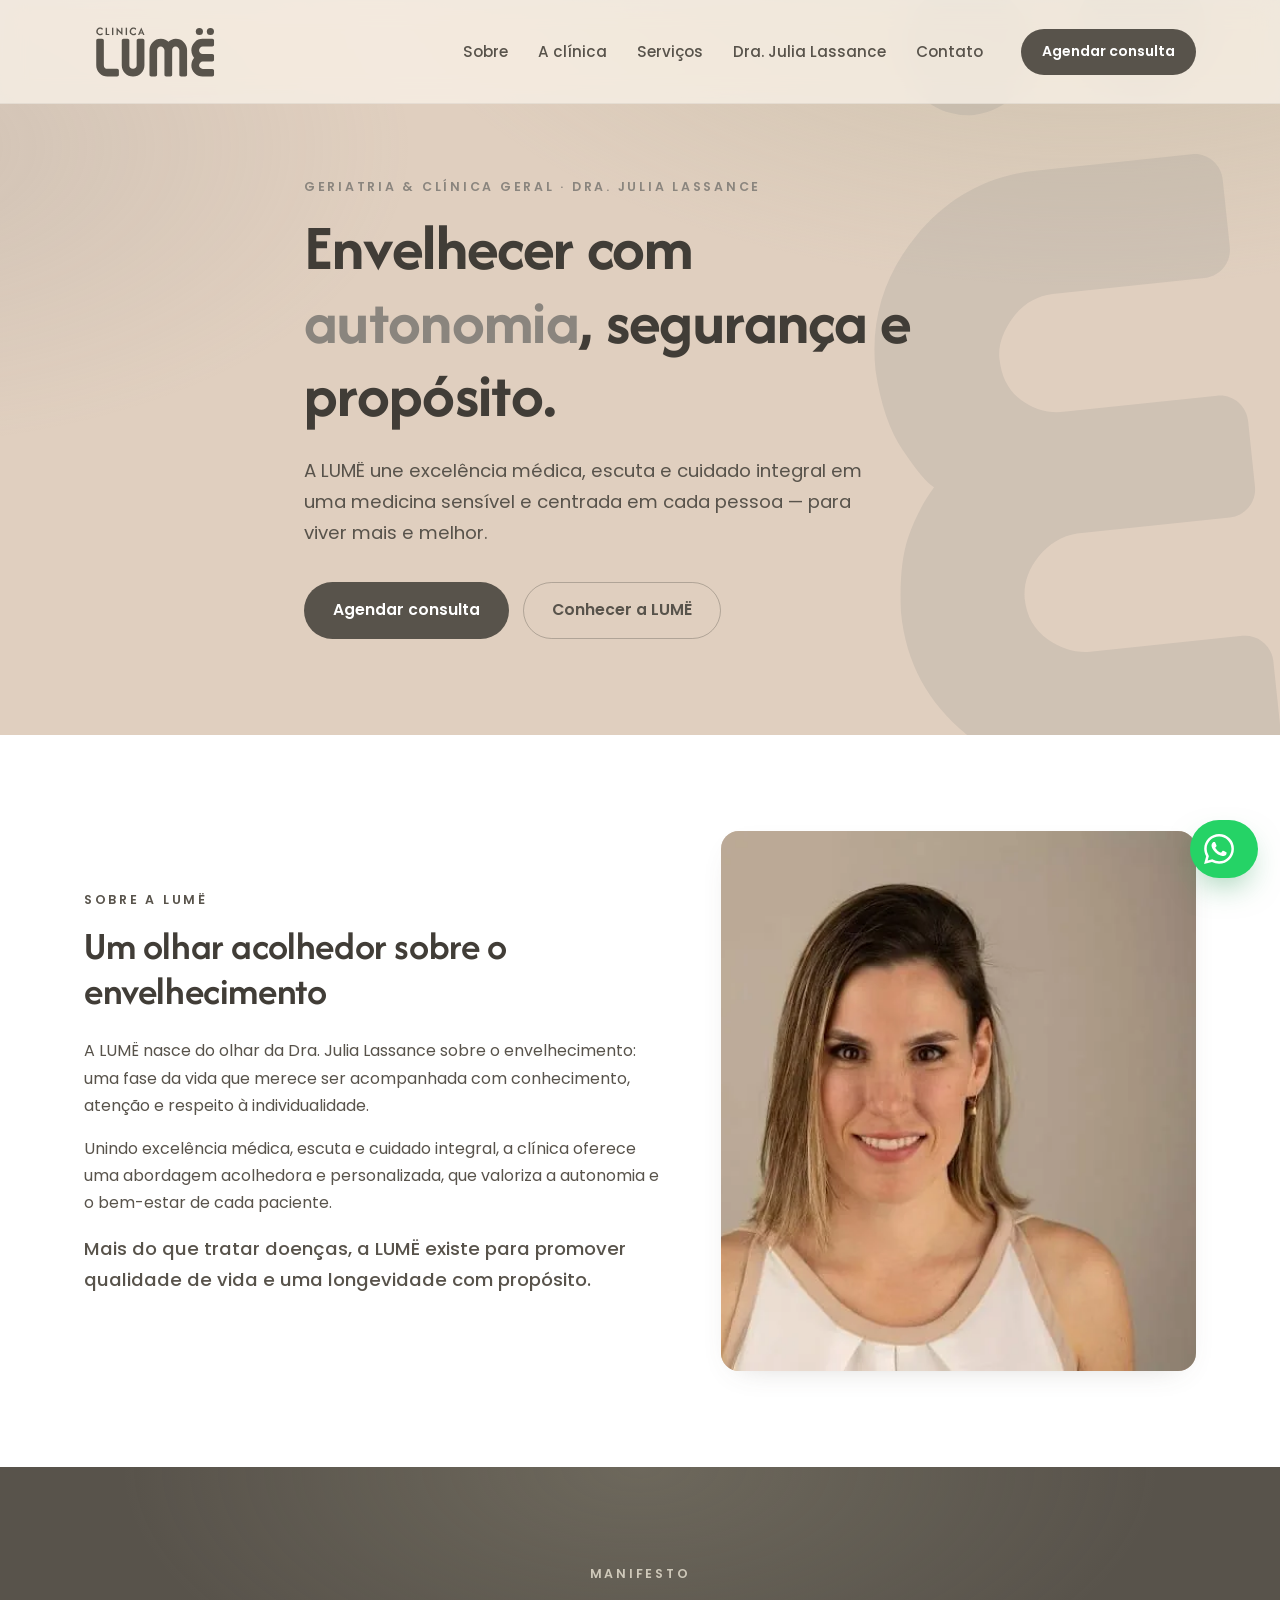
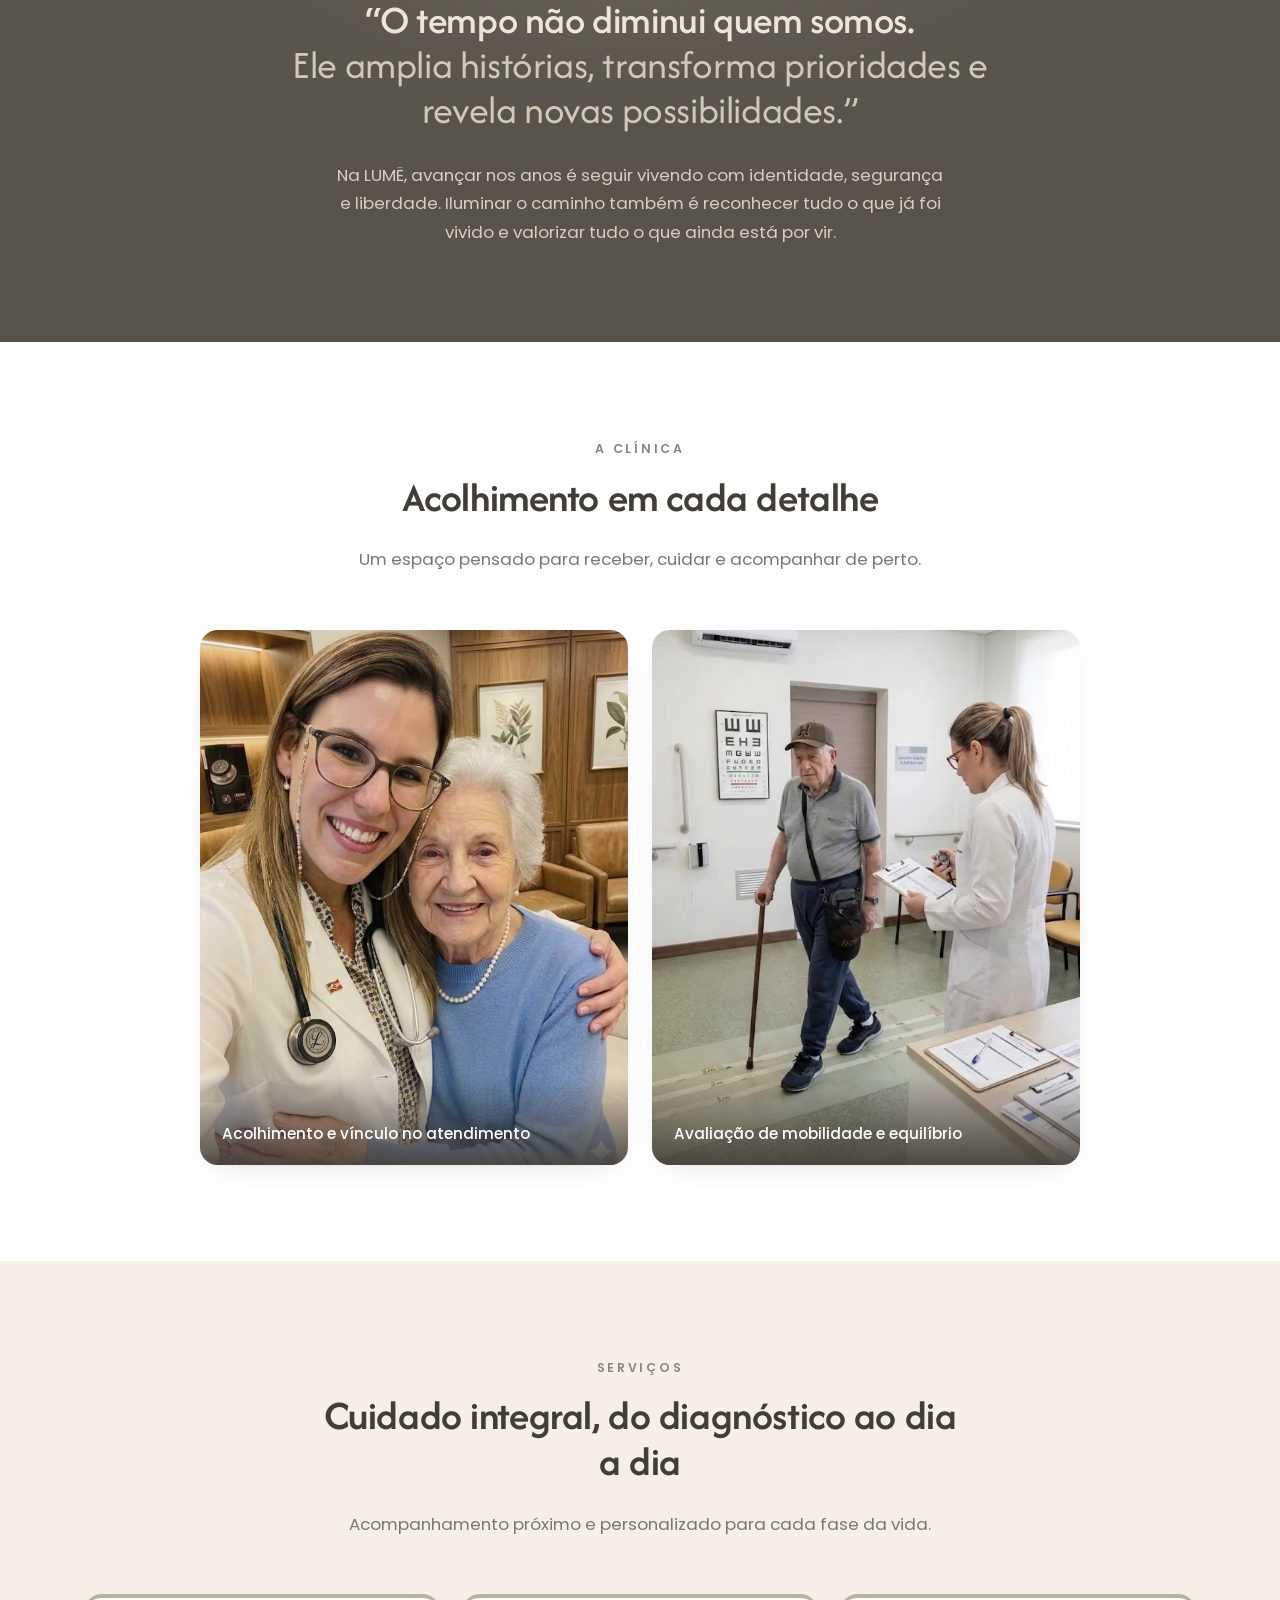
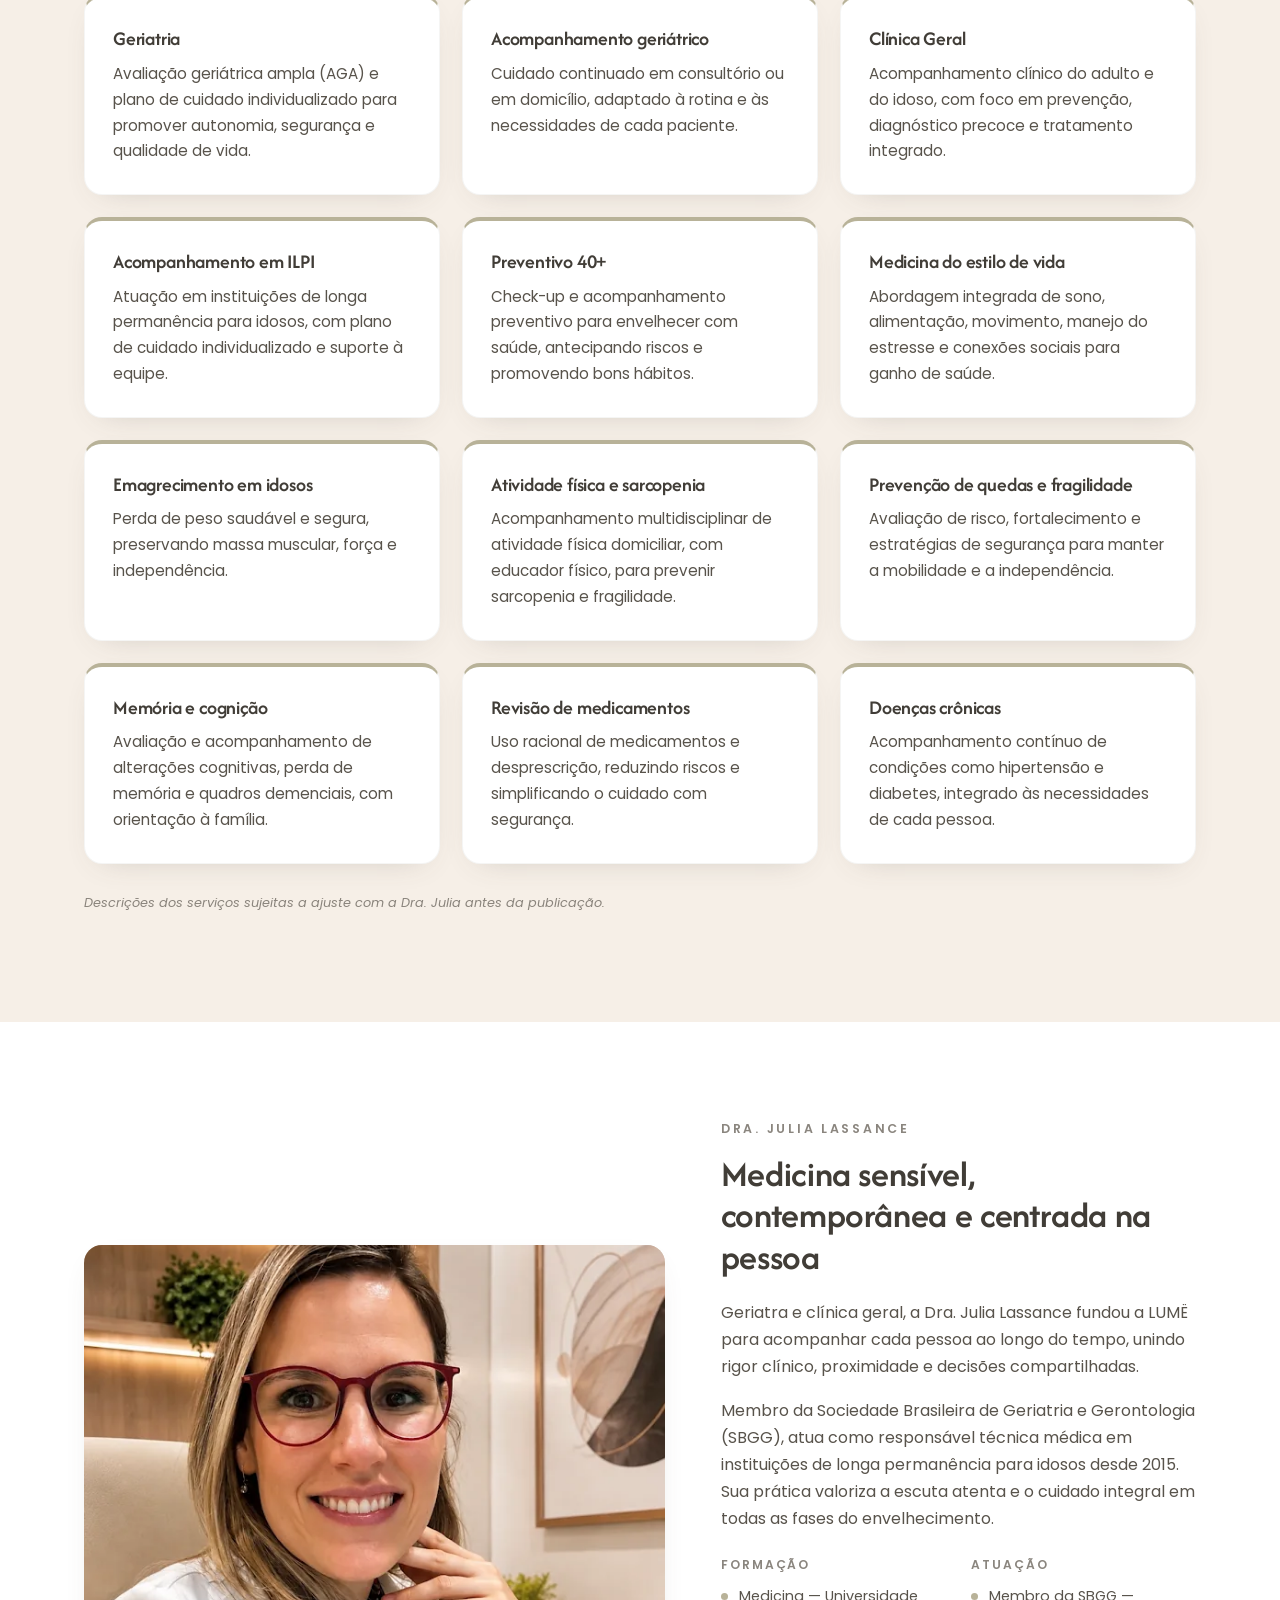
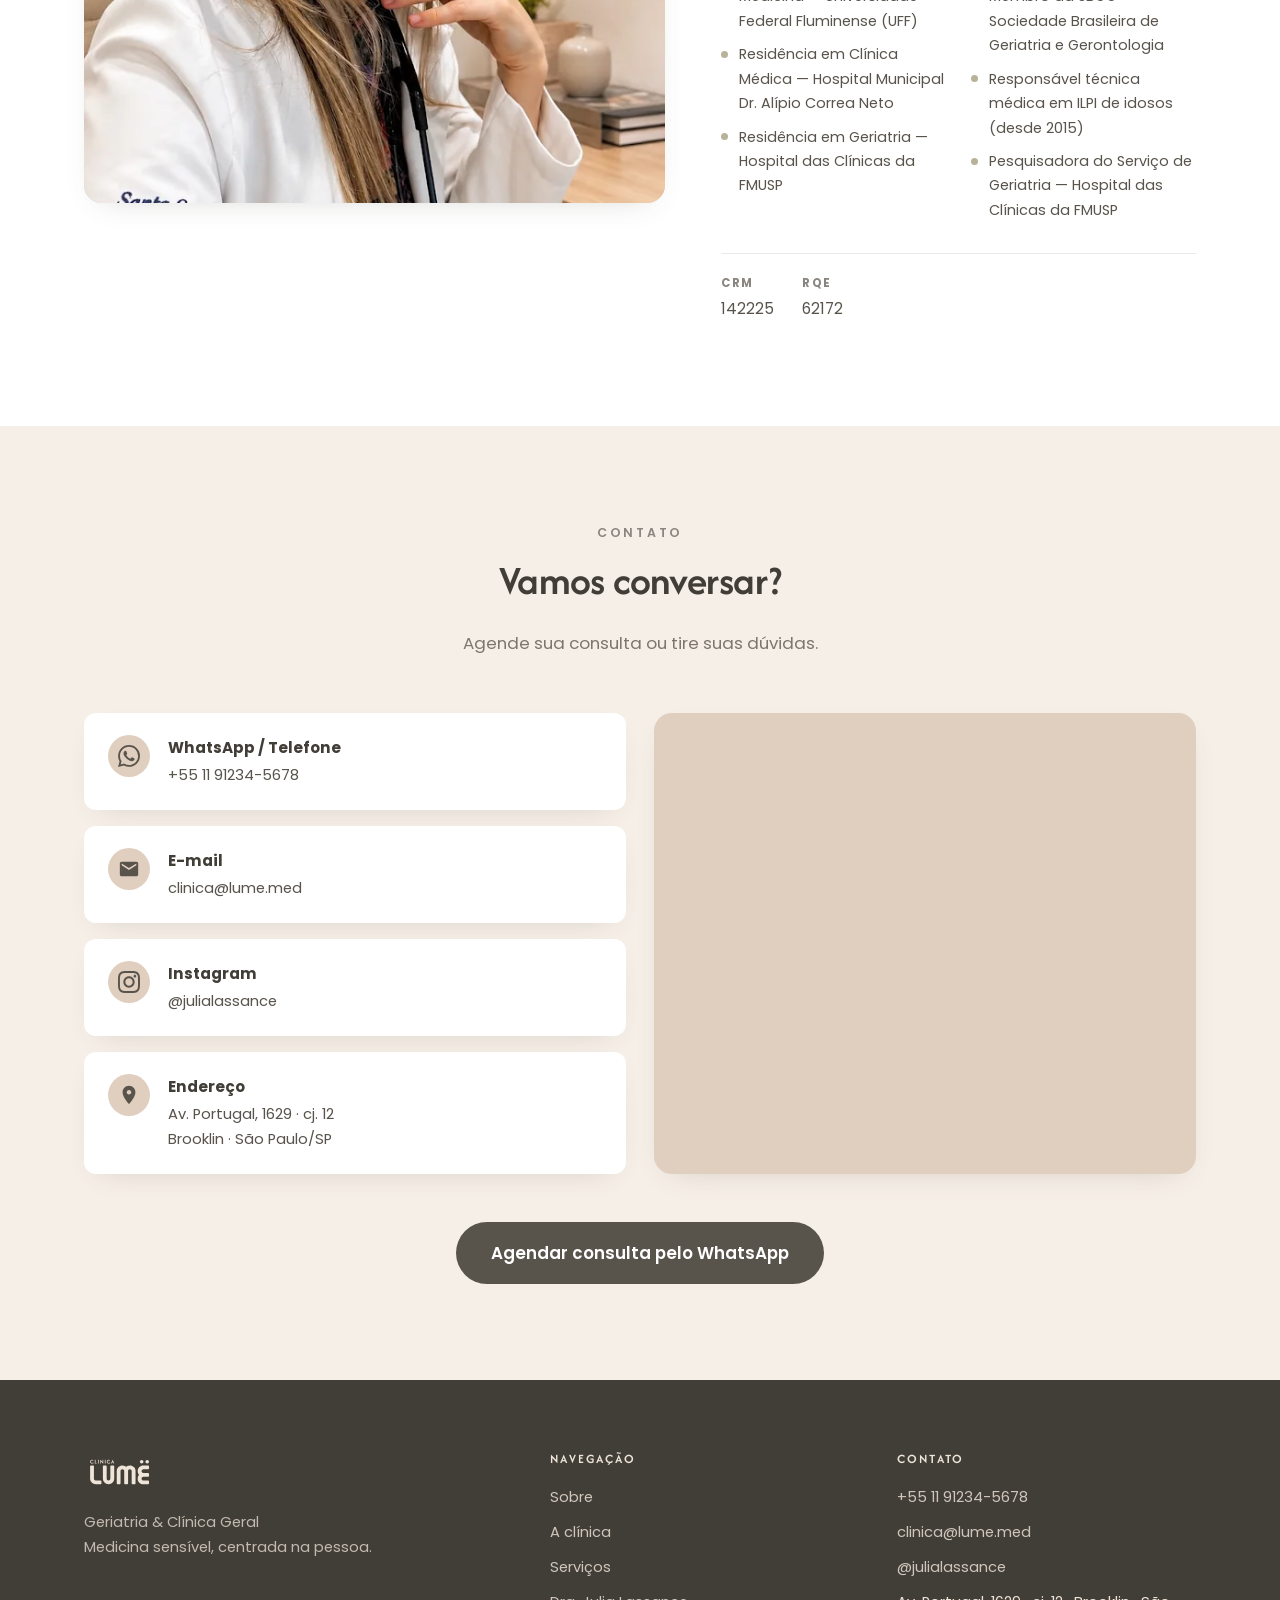
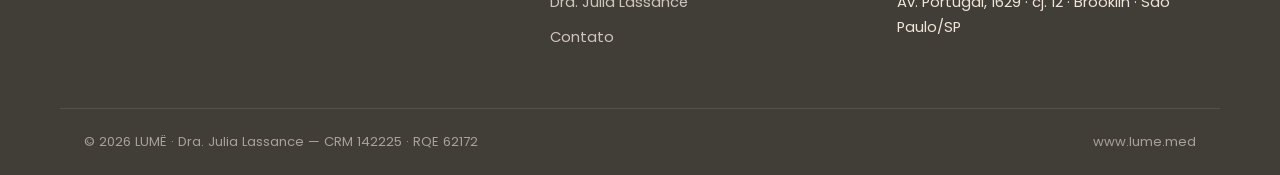
==== index.html @ 1f13a570 "Site LUME - versao beta (landing page da clinica)" ====
<!DOCTYPE html>
<html lang="pt-BR">
<head>
  <meta charset="UTF-8" />
  <meta name="viewport" content="width=device-width, initial-scale=1.0" />
  <title>LUMË · Clínica Geriátrica da Dra. Julia Lassance</title>
  <meta name="description" content="LUMË — clínica de geriatria e clínica geral da Dra. Julia Lassance. Medicina sensível, contemporânea e centrada na pessoa, para viver mais e melhor." />
  <meta name="theme-color" content="#A39D96" />
  <link rel="icon" type="image/svg+xml" href="assets/favicon.svg" />

  <!-- Open Graph -->
  <meta property="og:title" content="LUMË · Clínica Geriátrica" />
  <meta property="og:description" content="Geriatria & Clínica Geral · Dra. Julia Lassance. Envelhecer com autonomia, segurança e propósito." />
  <meta property="og:type" content="website" />
  <meta property="og:locale" content="pt_BR" />

  <!-- Fontes da marca -->
  <link rel="preconnect" href="https://fonts.googleapis.com" />
  <link rel="preconnect" href="https://fonts.gstatic.com" crossorigin />
  <link href="https://fonts.googleapis.com/css2?family=Afacad+Flux:wght@100..900&family=Poppins:ital,wght@0,300;0,400;0,500;0,600;0,700;1,400&display=swap" rel="stylesheet" />

  <link rel="stylesheet" href="css/styles.css" />
</head>
<body>

  <a class="skip-link" href="#conteudo">Pular para o conteúdo</a>

  <!-- ============ HEADER ============ -->
  <header class="site-header" id="topo">
    <div class="container header-inner">
      <a href="#topo" class="brand" aria-label="LUMË — voltar ao início">
        <svg class="brand-logo" viewBox="0 0 1920 1080" xmlns="http://www.w3.org/2000/svg" role="img" aria-label="LUMË">
          <g fill="currentColor">
            <path d="M218.18,313.67c-7.24,0-14.04-1.35-20.39-4.04-6.35-2.7-11.94-6.41-16.78-11.13-4.84-4.73-8.6-10.23-11.3-16.51-2.7-6.28-4.04-13-4.04-20.16s1.35-13.88,4.04-20.16c2.7-6.28,6.46-11.78,11.3-16.51,4.84-4.73,10.43-8.44,16.78-11.13,6.35-2.7,13.15-4.04,20.39-4.04,6.72,0,13.04,1.13,18.94,3.38,5.91,2.25,11.19,5.41,15.84,9.47l-5.2,21.27c-2.88-4.8-6.83-8.79-11.85-11.97-5.02-3.17-10.75-4.76-17.17-4.76-4.8,0-9.23.91-13.29,2.71-4.07,1.81-7.63,4.29-10.69,7.42-3.07,3.14-5.45,6.78-7.15,10.91-1.7,4.14-2.55,8.6-2.55,13.4s.85,9.18,2.55,13.35c1.7,4.17,4.08,7.83,7.15,10.97,3.06,3.14,6.62,5.59,10.69,7.37,4.06,1.77,8.49,2.66,13.29,2.66,6.35,0,12.06-1.59,17.12-4.76,5.06-3.17,9.03-7.17,11.91-11.97l5.2,21.27c-4.65,4.06-9.93,7.24-15.84,9.53-5.91,2.29-12.23,3.43-18.94,3.43Z"/>
            <path d="M292.17,311.67v-99.71h18.62v83.43h31.02v16.29h-49.64Z"/>
            <path d="M377.6,311.67v-99.71h18.62v99.71h-18.62Z"/>
            <path d="M518.73,315l-62.04-63.48v60.16h-16.95v-103.03h.23l62.04,63.37v-60.05h16.95v103.04h-.22Z"/>
            <path d="M562.63,311.67v-99.71h18.61v99.71h-18.61Z"/>
            <path d="M668.41,313.67c-7.24,0-14.04-1.35-20.39-4.04-6.35-2.7-11.94-6.41-16.78-11.13-4.84-4.73-8.6-10.23-11.3-16.51-2.7-6.28-4.04-13-4.04-20.16s1.35-13.88,4.04-20.16c2.7-6.28,6.46-11.78,11.3-16.51,4.84-4.73,10.43-8.44,16.78-11.13,6.35-2.7,13.15-4.04,20.39-4.04,6.72,0,13.04,1.13,18.94,3.38,5.91,2.25,11.19,5.41,15.84,9.47l-5.2,21.27c-2.88-4.8-6.83-8.79-11.85-11.97-5.02-3.17-10.75-4.76-17.17-4.76-4.8,0-9.23.91-13.29,2.71-4.07,1.81-7.63,4.29-10.69,7.42-3.07,3.14-5.45,6.78-7.15,10.91-1.7,4.14-2.55,8.6-2.55,13.4s.85,9.18,2.55,13.35c1.7,4.17,4.08,7.83,7.15,10.97,3.06,3.14,6.62,5.59,10.69,7.37,4.06,1.77,8.49,2.66,13.29,2.66,6.35,0,12.06-1.59,17.12-4.76,5.06-3.17,9.03-7.17,11.91-11.97l5.2,21.27c-4.65,4.06-9.93,7.24-15.84,9.53-5.91,2.29-12.23,3.43-18.94,3.43Z"/>
            <path d="M729.54,311.67l43.54-103.26h.22l43.55,103.26h-18.39l-8.54-20.72h-34.12l-8.53,20.72h-17.72ZM761.78,276.33h22.05l-5.2-12.52c-1.11-2.66-2.14-5.26-3.1-7.81-.96-2.55-1.89-5.52-2.77-8.92-.81,3.4-1.68,6.35-2.6,8.86-.92,2.51-1.97,5.14-3.16,7.87l-5.21,12.52Z"/>
            <path d="M188.94,361.69h55.32c13.07,0,23.66,10.59,23.66,23.66v332.49c-.38,15.51,4.16,27.7,13.61,36.58,9.45,8.89,21.17,13.14,35.16,12.76h130.6c13.07,0,23.66,10.59,23.66,23.66v56.46c0,13.07-10.59,23.66-23.66,23.66h-127.76c-43.1.75-79.68-13.99-109.74-44.24-30.06-30.24-44.89-66.35-44.52-108.32v-333.06c0-13.07,10.59-23.66,23.66-23.66Z"/>
            <path d="M533.37,361.69h55.32c13.07,0,23.66,10.59,23.66,23.66v333.06c-.38,14.75,3.87,26.66,12.76,35.73,8.88,9.07,21.07,13.42,36.58,13.04,12.85.38,24.39-4.06,34.59-13.33,10.21-9.26,15.12-21.07,14.75-35.45v-333.06c0-13.07,10.59-23.66,23.66-23.66h57.59c13.07,0,23.66,10.59,23.66,23.66v333.06c0,42.35-14.84,78.46-44.52,108.32-29.69,29.86-65.88,44.61-108.61,44.24-43.1.37-79.4-14.46-108.89-44.52-29.49-30.06-44.24-66.07-44.24-108.04v-333.06c0-13.07,10.59-23.66,23.66-23.66Z"/>
            <path d="M1037.22,362.26c23.82.38,44.61,4.73,62.38,13.04,17.77,8.32,31.19,17.01,40.27,26.09,14.75-12.85,29.58-22.3,44.52-28.36,14.93-6.04,33.18-9.64,54.73-10.78,41.97,0,77.88,14.94,107.75,44.8,29.86,29.87,44.8,65.79,44.8,107.75v333.06c0,13.07-10.59,23.66-23.66,23.66h-57.03c-13.07,0-23.66-10.59-23.66-23.66v-332.49c0-12.1-5.02-23.25-15.03-33.46-10.02-10.21-21.46-15.31-34.31-15.31-15.51,0-27.79,5.3-36.86,15.88-9.07,10.59-12.67,21.93-10.78,34.03v331.36c0,13.07-10.59,23.66-23.66,23.66h-57.03c-13.07,0-23.66-10.59-23.66-23.66v-332.49c-.38-12.48-5.67-23.72-15.88-33.75-10.21-10.01-21.55-15.03-34.03-15.03-15.51,0-27.7,5.11-36.58,15.31-8.89,10.21-13.14,21.55-12.76,34.03v331.93c0,13.07-10.59,23.66-23.66,23.66h-55.32c-13.07,0-23.66-10.59-23.66-23.66v-332.49c-.37-41.59,14.36-77.5,44.24-107.76,29.86-30.24,66.16-45.37,108.89-45.37Z"/>
            <path d="M1755.54,442.95c0,13.07-10.59,23.66-23.66,23.66h-128.33c-13.99.38-25.8,5.96-35.45,16.73-9.64,10.78-14.46,21.65-14.46,32.61,0,15.51,4.91,27.7,14.75,36.58,9.83,8.89,21.17,13.33,34.03,13.33h129.46c13.07,0,23.66,10.59,23.66,23.66v55.32c0,13.07-10.59,23.66-23.66,23.66h-128.9c-12.86.76-24.2,6.05-34.03,15.88-9.84,9.84-14.94,21.18-15.31,34.03,0,14.75,5.19,26.66,15.6,35.73,10.4,9.07,21.83,13.81,34.31,14.18h128.33c13.07,0,23.66,10.59,23.66,23.66v55.89c0,13.07-10.59,23.66-23.66,23.66h-128.9c-42.73.37-79.11-14.46-109.17-44.52-30.06-30.06-44.89-66.07-44.52-108.04,1.51-26.46,5.67-47.07,12.48-61.82,6.81-14.75,15.5-27.98,26.09-39.7-5.67-4.54-13.24-15.68-22.69-33.46-9.45-17.77-14.75-40.83-15.88-69.19,0-41.97,15.03-77.98,45.09-108.04,30.06-30.06,65.88-44.89,107.47-44.52h130.03c13.07,0,23.66,10.59,23.66,23.66v57.03Z"/>
            <circle cx="1557.68" cy="263.42" r="48.43"/>
            <circle cx="1706.51" cy="263.42" r="48.43"/>
          </g>
        </svg>
      </a>

      <nav class="site-nav" aria-label="Navegação principal">
        <button class="nav-toggle" aria-expanded="false" aria-controls="menu" aria-label="Abrir menu">
          <span></span><span></span><span></span>
        </button>
        <ul class="nav-list" id="menu">
          <li><a href="#sobre">Sobre</a></li>
          <li><a href="#galeria">A clínica</a></li>
          <li><a href="#servicos">Serviços</a></li>
          <li><a href="#doutora">Dra. Julia Lassance</a></li>
          <li><a href="#contato">Contato</a></li>
          <li class="nav-cta"><a href="#contato" class="btn btn-primary btn-sm">Agendar consulta</a></li>
        </ul>
      </nav>
    </div>
  </header>

  <main id="conteudo">

    <!-- ============ HERO ============ -->
    <section class="hero" aria-labelledby="hero-titulo">
      <div class="hero-icon" aria-hidden="true">
        <svg viewBox="0 0 631.88 1080" xmlns="http://www.w3.org/2000/svg">
          <g fill="currentColor">
            <path d="M521.73,414.64c0,17.58-14.26,31.84-31.84,31.84h-172.67c-18.83.51-34.72,8.01-47.69,22.51-12.97,14.5-19.46,29.13-19.46,43.88,0,20.87,6.61,37.27,19.84,49.22,13.22,11.96,28.48,17.93,45.78,17.93h174.2c17.58,0,31.84,14.26,31.84,31.84v74.44c0,17.58-14.26,31.84-31.84,31.84h-173.43c-17.3,1.03-32.56,8.14-45.79,21.37-13.23,13.23-20.1,28.5-20.6,45.78,0,19.84,6.99,35.87,20.99,48.08,13.99,12.21,29.38,18.58,46.17,19.08h172.67c17.58,0,31.84,14.26,31.84,31.84v75.21c0,17.58-14.26,31.84-31.84,31.84h-173.43c-57.49.5-106.45-19.46-146.9-59.9-40.44-40.45-60.4-88.9-59.9-145.37,2.03-35.6,7.63-63.34,16.79-83.18,9.16-19.84,20.85-37.64,35.1-53.42-7.63-6.1-17.81-21.1-30.52-45.02-12.72-23.91-19.84-54.94-21.37-93.1,0-56.47,20.22-104.92,60.67-145.37,40.44-40.44,88.64-60.4,144.61-59.9h174.96c17.58,0,31.84,14.26,31.84,31.84v76.73Z"/>
            <circle cx="250.44" cy="162.45" r="73.79"/>
            <circle cx="448.44" cy="162.45" r="73.79"/>
          </g>
        </svg>
      </div>

      <div class="container hero-inner">
        <p class="eyebrow">Geriatria &amp; Clínica Geral · Dra. Julia Lassance</p>
        <h1 id="hero-titulo">Envelhecer com <em>autonomia</em>, segurança e propósito.</h1>
        <p class="hero-sub">
          A LUMË une excelência médica, escuta e cuidado integral em uma medicina
          sensível e centrada em cada pessoa — para viver mais e melhor.
        </p>
        <div class="hero-actions">
          <a class="btn btn-primary" href="https://wa.me/5511912345678?text=Ol%C3%A1!%20Gostaria%20de%20agendar%20uma%20consulta%20na%20LUM%C3%8B." target="_blank" rel="noopener">Agendar consulta</a>
          <a class="btn btn-ghost" href="#sobre">Conhecer a LUMË</a>
        </div>
      </div>
    </section>

    <!-- ============ SOBRE ============ -->
    <section class="section sobre" id="sobre" aria-labelledby="sobre-titulo">
      <div class="container grid-2">
        <div class="sobre-texto reveal">
          <p class="eyebrow">Sobre a LUMË</p>
          <h2 id="sobre-titulo">Um olhar acolhedor sobre o envelhecimento</h2>
          <p>
            A LUMË nasce do olhar da Dra. Julia Lassance sobre o envelhecimento:
            uma fase da vida que merece ser acompanhada com conhecimento, atenção
            e respeito à individualidade.
          </p>
          <p>
            Unindo excelência médica, escuta e cuidado integral, a clínica oferece
            uma abordagem acolhedora e personalizada, que valoriza a autonomia e o
            bem-estar de cada paciente.
          </p>
          <p class="lead">
            Mais do que tratar doenças, a LUMË existe para promover qualidade de
            vida e uma longevidade com propósito.
          </p>
        </div>
        <div class="sobre-card reveal">
          <img src="assets/img/dra-julia-casual.webp" alt="Retrato da Dra. Julia Lassance" class="sobre-foto" width="463" height="512" loading="lazy" />
        </div>
      </div>
    </section>

    <!-- ============ MANIFESTO ============ -->
    <section class="section manifesto" aria-labelledby="manifesto-titulo">
      <div class="container narrow reveal">
        <p class="eyebrow">Manifesto</p>
        <h2 id="manifesto-titulo" class="manifesto-title">
          “O tempo não diminui quem somos.<br />
          <span>Ele amplia histórias, transforma prioridades e revela novas possibilidades.”</span>
        </h2>
        <p class="manifesto-sub">
          Na LUMË, avançar nos anos é seguir vivendo com identidade, segurança e
          liberdade. Iluminar o caminho também é reconhecer tudo o que já foi
          vivido e valorizar tudo o que ainda está por vir.
        </p>
      </div>
    </section>

    <!-- ============ GALERIA ============ -->
    <section class="section galeria" id="galeria" aria-labelledby="galeria-titulo">
      <div class="container">
        <div class="section-head reveal">
          <p class="eyebrow">A clínica</p>
          <h2 id="galeria-titulo">Acolhimento em cada detalhe</h2>
          <p class="section-sub">Um espaço pensado para receber, cuidar e acompanhar de perto.</p>
        </div>
        <div class="gallery">
          <figure class="gallery-item reveal">
            <img src="assets/img/acolhimento.webp" alt="Dra. Julia abraçando com carinho uma paciente idosa sorridente durante um atendimento acolhedor na clínica." width="642" height="843" loading="lazy" />
            <figcaption>Acolhimento e vínculo no atendimento</figcaption>
          </figure>
          <figure class="gallery-item reveal">
            <img src="assets/img/mobilidade.webp" alt="Profissional de saúde avaliando a mobilidade de um paciente idoso que caminha com bengala em um consultório." width="575" height="843" loading="lazy" />
            <figcaption>Avaliação de mobilidade e equilíbrio</figcaption>
          </figure>
        </div>
      </div>
    </section>

    <!-- ============ SERVIÇOS ============ -->
    <section class="section servicos" id="servicos" aria-labelledby="servicos-titulo">
      <div class="container">
        <div class="section-head reveal">
          <p class="eyebrow">Serviços</p>
          <h2 id="servicos-titulo">Cuidado integral, do diagnóstico ao dia a dia</h2>
          <p class="section-sub">Acompanhamento próximo e personalizado para cada fase da vida.</p>
        </div>

        <div class="cards">
          <article class="card reveal">
            <h3>Geriatria</h3>
            <p>Avaliação geriátrica ampla (AGA) e plano de cuidado individualizado para promover autonomia, segurança e qualidade de vida.</p>
          </article>
          <article class="card reveal">
            <h3>Acompanhamento geriátrico</h3>
            <p>Cuidado continuado em consultório ou em domicílio, adaptado à rotina e às necessidades de cada paciente.</p>
          </article>
          <article class="card reveal">
            <h3>Clínica Geral</h3>
            <p>Acompanhamento clínico do adulto e do idoso, com foco em prevenção, diagnóstico precoce e tratamento integrado.</p>
          </article>
          <article class="card reveal">
            <h3>Acompanhamento em ILPI</h3>
            <p>Atuação em instituições de longa permanência para idosos, com plano de cuidado individualizado e suporte à equipe.</p>
          </article>
          <article class="card reveal">
            <h3>Preventivo 40+</h3>
            <p>Check-up e acompanhamento preventivo para envelhecer com saúde, antecipando riscos e promovendo bons hábitos.</p>
          </article>
          <article class="card reveal">
            <h3>Medicina do estilo de vida</h3>
            <p>Abordagem integrada de sono, alimentação, movimento, manejo do estresse e conexões sociais para ganho de saúde.</p>
          </article>
          <article class="card reveal">
            <h3>Emagrecimento em idosos</h3>
            <p>Perda de peso saudável e segura, preservando massa muscular, força e independência.</p>
          </article>
          <article class="card reveal">
            <h3>Atividade física e sarcopenia</h3>
            <p>Acompanhamento multidisciplinar de atividade física domiciliar, com educador físico, para prevenir sarcopenia e fragilidade.</p>
          </article>
          <article class="card reveal">
            <h3>Prevenção de quedas e fragilidade</h3>
            <p>Avaliação de risco, fortalecimento e estratégias de segurança para manter a mobilidade e a independência.</p>
          </article>
          <article class="card reveal">
            <h3>Memória e cognição</h3>
            <p>Avaliação e acompanhamento de alterações cognitivas, perda de memória e quadros demenciais, com orientação à família.</p>
          </article>
          <article class="card reveal">
            <h3>Revisão de medicamentos</h3>
            <p>Uso racional de medicamentos e desprescrição, reduzindo riscos e simplificando o cuidado com segurança.</p>
          </article>
          <article class="card reveal">
            <h3>Doenças crônicas</h3>
            <p>Acompanhamento contínuo de condições como hipertensão e diabetes, integrado às necessidades de cada pessoa.</p>
          </article>
        </div>

        <p class="nota reveal">Descrições dos serviços sujeitas a ajuste com a Dra. Julia antes da publicação.</p>
      </div>
    </section>

    <!-- ============ DRA. JULIA ============ -->
    <section class="section doutora" id="doutora" aria-labelledby="doutora-titulo">
      <div class="container grid-2">
        <div class="doutora-visual reveal">
          <img src="assets/img/retrato-dra-julia.webp" alt="Retrato profissional da Dra. Julia Lassance sorrindo em seu consultório, usando jaleco branco e estetoscópio." class="doutora-foto" width="632" height="843" loading="lazy" />
        </div>
        <div class="doutora-texto reveal">
          <p class="eyebrow">Dra. Julia Lassance</p>
          <h2 id="doutora-titulo">Medicina sensível, contemporânea e centrada na pessoa</h2>
          <p>
            Geriatra e clínica geral, a Dra. Julia Lassance fundou a LUMË para
            acompanhar cada pessoa ao longo do tempo, unindo rigor clínico,
            proximidade e decisões compartilhadas.
          </p>
          <p>
            Membro da Sociedade Brasileira de Geriatria e Gerontologia (SBGG), atua
            como responsável técnica médica em instituições de longa permanência
            para idosos desde 2015. Sua prática valoriza a escuta atenta e o
            cuidado integral em todas as fases do envelhecimento.
          </p>

          <div class="formacao">
            <div class="formacao-col">
              <h3>Formação</h3>
              <ul>
                <li>Medicina — Universidade Federal Fluminense (UFF)</li>
                <li>Residência em Clínica Médica — Hospital Municipal Dr. Alípio Correa Neto</li>
                <li>Residência em Geriatria — Hospital das Clínicas da FMUSP</li>
              </ul>
            </div>
            <div class="formacao-col">
              <h3>Atuação</h3>
              <ul>
                <li>Membro da SBGG — Sociedade Brasileira de Geriatria e Gerontologia</li>
                <li>Responsável técnica médica em ILPI de idosos (desde 2015)</li>
                <li>Pesquisadora do Serviço de Geriatria — Hospital das Clínicas da FMUSP</li>
              </ul>
            </div>
          </div>

          <ul class="credenciais">
            <li><strong>CRM</strong> 142225</li>
            <li><strong>RQE</strong> 62172</li>
          </ul>
        </div>
      </div>
    </section>

    <!-- ============ CONTATO ============ -->
    <section class="section contato" id="contato" aria-labelledby="contato-titulo">
      <div class="container">
        <div class="section-head reveal">
          <p class="eyebrow">Contato</p>
          <h2 id="contato-titulo">Vamos conversar?</h2>
          <p class="section-sub">Agende sua consulta ou tire suas dúvidas.</p>
        </div>

        <div class="contato-grid">
          <div class="contato-cards reveal">
            <a class="contato-item" href="https://wa.me/5511912345678?text=Ol%C3%A1!%20Gostaria%20de%20agendar%20uma%20consulta%20na%20LUM%C3%8B." target="_blank" rel="noopener">
              <span class="contato-icone" aria-hidden="true">
                <svg viewBox="0 0 24 24" fill="currentColor" xmlns="http://www.w3.org/2000/svg"><path d="M17.472 14.382c-.297-.149-1.758-.867-2.03-.967-.273-.099-.471-.148-.67.15-.197.297-.767.966-.94 1.164-.173.199-.347.223-.644.075-.297-.15-1.255-.463-2.39-1.475-.883-.788-1.48-1.761-1.653-2.059-.173-.297-.018-.458.13-.606.134-.133.298-.347.446-.52.149-.174.198-.298.298-.497.099-.198.05-.371-.025-.52-.075-.149-.669-1.612-.916-2.207-.242-.579-.487-.5-.669-.51-.173-.008-.371-.01-.57-.01-.198 0-.52.074-.792.372-.272.297-1.04 1.016-1.04 2.479 0 1.462 1.065 2.875 1.213 3.074.149.198 2.096 3.2 5.077 4.487.709.306 1.262.489 1.694.625.712.227 1.36.195 1.871.118.571-.085 1.758-.719 2.006-1.413.248-.694.248-1.289.173-1.413-.074-.124-.272-.198-.57-.347m-5.421 7.403h-.004a9.87 9.87 0 01-5.031-1.378l-.361-.214-3.741.982.998-3.648-.235-.374a9.86 9.86 0 01-1.51-5.26c.001-5.45 4.436-9.884 9.888-9.884 2.64 0 5.122 1.03 6.988 2.898a9.825 9.825 0 012.893 6.994c-.003 5.45-4.437 9.884-9.885 9.884m8.413-18.297A11.815 11.815 0 0012.05 0C5.495 0 .16 5.335.157 11.892c0 2.096.547 4.142 1.588 5.945L.057 24l6.305-1.654a11.882 11.882 0 005.683 1.448h.005c6.554 0 11.89-5.335 11.893-11.893a11.821 11.821 0 00-3.48-8.413Z"/></svg>
              </span>
              <span>
                <strong>WhatsApp / Telefone</strong>
                <span>+55 11 91234-5678</span>
              </span>
            </a>
            <a class="contato-item" href="mailto:clinica@lume.med">
              <span class="contato-icone" aria-hidden="true">
                <svg viewBox="0 0 24 24" fill="currentColor" xmlns="http://www.w3.org/2000/svg"><path d="M20 4H4c-1.1 0-1.99.9-1.99 2L2 18c0 1.1.9 2 2 2h16c1.1 0 2-.9 2-2V6c0-1.1-.9-2-2-2zm0 4-8 5-8-5V6l8 5 8-5v2z"/></svg>
              </span>
              <span>
                <strong>E-mail</strong>
                <span>clinica@lume.med</span>
              </span>
            </a>
            <a class="contato-item" href="https://www.instagram.com/julialassance/" target="_blank" rel="noopener">
              <span class="contato-icone" aria-hidden="true">
                <svg viewBox="0 0 24 24" fill="currentColor" xmlns="http://www.w3.org/2000/svg"><path d="M12 0C8.74 0 8.333.015 7.053.072 5.775.132 4.905.333 4.14.63c-.789.306-1.459.717-2.126 1.384S.935 3.35.63 4.14C.333 4.905.131 5.775.072 7.053.012 8.333 0 8.74 0 12s.015 3.667.072 4.947c.06 1.277.261 2.148.558 2.913.306.788.717 1.459 1.384 2.126.667.666 1.336 1.079 2.126 1.384.766.296 1.636.499 2.913.558C8.333 23.988 8.74 24 12 24s3.667-.015 4.947-.072c1.277-.06 2.148-.262 2.913-.558.788-.306 1.459-.718 2.126-1.384.666-.667 1.079-1.335 1.384-2.126.296-.765.499-1.636.558-2.913.06-1.28.072-1.687.072-4.947s-.015-3.667-.072-4.947c-.06-1.277-.262-2.149-.558-2.913-.306-.789-.718-1.459-1.384-2.126C21.319 1.347 20.651.935 19.86.63c-.765-.297-1.636-.499-2.913-.558C15.667.012 15.26 0 12 0zm0 2.16c3.203 0 3.585.016 4.85.071 1.17.055 1.805.249 2.227.415.562.217.96.477 1.382.896.419.42.679.819.896 1.381.164.422.36 1.057.413 2.227.057 1.266.07 1.646.07 4.85s-.015 3.585-.074 4.85c-.061 1.17-.256 1.805-.421 2.227-.224.562-.479.96-.899 1.382-.419.419-.824.679-1.38.896-.42.164-1.065.36-2.235.413-1.274.057-1.649.07-4.859.07-3.211 0-3.586-.015-4.859-.074-1.171-.061-1.816-.256-2.236-.421-.569-.224-.96-.479-1.379-.899-.421-.419-.69-.824-.9-1.38-.165-.42-.359-1.065-.42-2.235-.045-1.26-.061-1.649-.061-4.844 0-3.196.016-3.586.061-4.861.061-1.17.255-1.814.42-2.234.21-.57.479-.96.9-1.381.419-.419.81-.689 1.379-.898.42-.166 1.051-.361 2.221-.421 1.275-.045 1.65-.06 4.859-.06l.045.03zm0 3.678c-3.405 0-6.162 2.76-6.162 6.162 0 3.405 2.76 6.162 6.162 6.162 3.405 0 6.162-2.76 6.162-6.162 0-3.405-2.76-6.162-6.162-6.162zM12 16c-2.21 0-4-1.79-4-4s1.79-4 4-4 4 1.79 4 4-1.79 4-4 4zm7.846-10.405c0 .795-.646 1.44-1.44 1.44-.795 0-1.44-.646-1.44-1.44 0-.794.646-1.439 1.44-1.439.793-.001 1.44.645 1.44 1.439z"/></svg>
              </span>
              <span>
                <strong>Instagram</strong>
                <span>@julialassance</span>
              </span>
            </a>
            <div class="contato-item">
              <span class="contato-icone" aria-hidden="true">
                <svg viewBox="0 0 24 24" fill="currentColor" xmlns="http://www.w3.org/2000/svg"><path d="M12 2C8.13 2 5 5.13 5 9c0 5.25 7 13 7 13s7-7.75 7-13c0-3.87-3.13-7-7-7zm0 9.5c-1.38 0-2.5-1.12-2.5-2.5s1.12-2.5 2.5-2.5 2.5 1.12 2.5 2.5-1.12 2.5-2.5 2.5z"/></svg>
              </span>
              <span>
                <strong>Endereço</strong>
                <span>Av. Portugal, 1629 · cj. 12<br />Brooklin · São Paulo/SP</span>
              </span>
            </div>
          </div>

          <div class="mapa reveal">
            <iframe
              title="Mapa da LUMË — Av. Portugal, 1629, Brooklin, São Paulo"
              src="https://www.google.com/maps?q=Av.+Portugal,+1629,+Brooklin,+S%C3%A3o+Paulo&output=embed"
              loading="lazy"
              referrerpolicy="no-referrer-when-downgrade"
              allowfullscreen></iframe>
          </div>
        </div>

        <div class="cta-final reveal">
          <a class="btn btn-primary btn-lg" href="https://wa.me/5511912345678?text=Ol%C3%A1!%20Gostaria%20de%20agendar%20uma%20consulta%20na%20LUM%C3%8B." target="_blank" rel="noopener">Agendar consulta pelo WhatsApp</a>
        </div>
      </div>
    </section>
  </main>

  <!-- ============ FOOTER ============ -->
  <footer class="site-footer">
    <div class="container footer-inner">
      <div class="footer-brand">
        <svg class="brand-logo" viewBox="0 0 1920 1080" xmlns="http://www.w3.org/2000/svg" role="img" aria-label="LUMË">
          <g fill="currentColor">
            <path d="M218.18,313.67c-7.24,0-14.04-1.35-20.39-4.04-6.35-2.7-11.94-6.41-16.78-11.13-4.84-4.73-8.6-10.23-11.3-16.51-2.7-6.28-4.04-13-4.04-20.16s1.35-13.88,4.04-20.16c2.7-6.28,6.46-11.78,11.3-16.51,4.84-4.73,10.43-8.44,16.78-11.13,6.35-2.7,13.15-4.04,20.39-4.04,6.72,0,13.04,1.13,18.94,3.38,5.91,2.25,11.19,5.41,15.84,9.47l-5.2,21.27c-2.88-4.8-6.83-8.79-11.85-11.97-5.02-3.17-10.75-4.76-17.17-4.76-4.8,0-9.23.91-13.29,2.71-4.07,1.81-7.63,4.29-10.69,7.42-3.07,3.14-5.45,6.78-7.15,10.91-1.7,4.14-2.55,8.6-2.55,13.4s.85,9.18,2.55,13.35c1.7,4.17,4.08,7.83,7.15,10.97,3.06,3.14,6.62,5.59,10.69,7.37,4.06,1.77,8.49,2.66,13.29,2.66,6.35,0,12.06-1.59,17.12-4.76,5.06-3.17,9.03-7.17,11.91-11.97l5.2,21.27c-4.65,4.06-9.93,7.24-15.84,9.53-5.91,2.29-12.23,3.43-18.94,3.43Z"/>
            <path d="M292.17,311.67v-99.71h18.62v83.43h31.02v16.29h-49.64Z"/>
            <path d="M377.6,311.67v-99.71h18.62v99.71h-18.62Z"/>
            <path d="M518.73,315l-62.04-63.48v60.16h-16.95v-103.03h.23l62.04,63.37v-60.05h16.95v103.04h-.22Z"/>
            <path d="M562.63,311.67v-99.71h18.61v99.71h-18.61Z"/>
            <path d="M668.41,313.67c-7.24,0-14.04-1.35-20.39-4.04-6.35-2.7-11.94-6.41-16.78-11.13-4.84-4.73-8.6-10.23-11.3-16.51-2.7-6.28-4.04-13-4.04-20.16s1.35-13.88,4.04-20.16c2.7-6.28,6.46-11.78,11.3-16.51,4.84-4.73,10.43-8.44,16.78-11.13,6.35-2.7,13.15-4.04,20.39-4.04,6.72,0,13.04,1.13,18.94,3.38,5.91,2.25,11.19,5.41,15.84,9.47l-5.2,21.27c-2.88-4.8-6.83-8.79-11.85-11.97-5.02-3.17-10.75-4.76-17.17-4.76-4.8,0-9.23.91-13.29,2.71-4.07,1.81-7.63,4.29-10.69,7.42-3.07,3.14-5.45,6.78-7.15,10.91-1.7,4.14-2.55,8.6-2.55,13.4s.85,9.18,2.55,13.35c1.7,4.17,4.08,7.83,7.15,10.97,3.06,3.14,6.62,5.59,10.69,7.37,4.06,1.77,8.49,2.66,13.29,2.66,6.35,0,12.06-1.59,17.12-4.76,5.06-3.17,9.03-7.17,11.91-11.97l5.2,21.27c-4.65,4.06-9.93,7.24-15.84,9.53-5.91,2.29-12.23,3.43-18.94,3.43Z"/>
            <path d="M729.54,311.67l43.54-103.26h.22l43.55,103.26h-18.39l-8.54-20.72h-34.12l-8.53,20.72h-17.72ZM761.78,276.33h22.05l-5.2-12.52c-1.11-2.66-2.14-5.26-3.1-7.81-.96-2.55-1.89-5.52-2.77-8.92-.81,3.4-1.68,6.35-2.6,8.86-.92,2.51-1.97,5.14-3.16,7.87l-5.21,12.52Z"/>
            <path d="M188.94,361.69h55.32c13.07,0,23.66,10.59,23.66,23.66v332.49c-.38,15.51,4.16,27.7,13.61,36.58,9.45,8.89,21.17,13.14,35.16,12.76h130.6c13.07,0,23.66,10.59,23.66,23.66v56.46c0,13.07-10.59,23.66-23.66,23.66h-127.76c-43.1.75-79.68-13.99-109.74-44.24-30.06-30.24-44.89-66.35-44.52-108.32v-333.06c0-13.07,10.59-23.66,23.66-23.66Z"/>
            <path d="M533.37,361.69h55.32c13.07,0,23.66,10.59,23.66,23.66v333.06c-.38,14.75,3.87,26.66,12.76,35.73,8.88,9.07,21.07,13.42,36.58,13.04,12.85.38,24.39-4.06,34.59-13.33,10.21-9.26,15.12-21.07,14.75-35.45v-333.06c0-13.07,10.59-23.66,23.66-23.66h57.59c13.07,0,23.66,10.59,23.66,23.66v333.06c0,42.35-14.84,78.46-44.52,108.32-29.69,29.86-65.88,44.61-108.61,44.24-43.1.37-79.4-14.46-108.89-44.52-29.49-30.06-44.24-66.07-44.24-108.04v-333.06c0-13.07,10.59-23.66,23.66-23.66Z"/>
            <path d="M1037.22,362.26c23.82.38,44.61,4.73,62.38,13.04,17.77,8.32,31.19,17.01,40.27,26.09,14.75-12.85,29.58-22.3,44.52-28.36,14.93-6.04,33.18-9.64,54.73-10.78,41.97,0,77.88,14.94,107.75,44.8,29.86,29.87,44.8,65.79,44.8,107.75v333.06c0,13.07-10.59,23.66-23.66,23.66h-57.03c-13.07,0-23.66-10.59-23.66-23.66v-332.49c0-12.1-5.02-23.25-15.03-33.46-10.02-10.21-21.46-15.31-34.31-15.31-15.51,0-27.79,5.3-36.86,15.88-9.07,10.59-12.67,21.93-10.78,34.03v331.36c0,13.07-10.59,23.66-23.66,23.66h-57.03c-13.07,0-23.66-10.59-23.66-23.66v-332.49c-.38-12.48-5.67-23.72-15.88-33.75-10.21-10.01-21.55-15.03-34.03-15.03-15.51,0-27.7,5.11-36.58,15.31-8.89,10.21-13.14,21.55-12.76,34.03v331.93c0,13.07-10.59,23.66-23.66,23.66h-55.32c-13.07,0-23.66-10.59-23.66-23.66v-332.49c-.37-41.59,14.36-77.5,44.24-107.76,29.86-30.24,66.16-45.37,108.89-45.37Z"/>
            <path d="M1755.54,442.95c0,13.07-10.59,23.66-23.66,23.66h-128.33c-13.99.38-25.8,5.96-35.45,16.73-9.64,10.78-14.46,21.65-14.46,32.61,0,15.51,4.91,27.7,14.75,36.58,9.83,8.89,21.17,13.33,34.03,13.33h129.46c13.07,0,23.66,10.59,23.66,23.66v55.32c0,13.07-10.59,23.66-23.66,23.66h-128.9c-12.86.76-24.2,6.05-34.03,15.88-9.84,9.84-14.94,21.18-15.31,34.03,0,14.75,5.19,26.66,15.6,35.73,10.4,9.07,21.83,13.81,34.31,14.18h128.33c13.07,0,23.66,10.59,23.66,23.66v55.89c0,13.07-10.59,23.66-23.66,23.66h-128.9c-42.73.37-79.11-14.46-109.17-44.52-30.06-30.06-44.89-66.07-44.52-108.04,1.51-26.46,5.67-47.07,12.48-61.82,6.81-14.75,15.5-27.98,26.09-39.7-5.67-4.54-13.24-15.68-22.69-33.46-9.45-17.77-14.75-40.83-15.88-69.19,0-41.97,15.03-77.98,45.09-108.04,30.06-30.06,65.88-44.89,107.47-44.52h130.03c13.07,0,23.66,10.59,23.66,23.66v57.03Z"/>
            <circle cx="1557.68" cy="263.42" r="48.43"/>
            <circle cx="1706.51" cy="263.42" r="48.43"/>
          </g>
        </svg>
        <p>Geriatria &amp; Clínica Geral<br />Medicina sensível, centrada na pessoa.</p>
      </div>

      <div class="footer-col">
        <h4>Navegação</h4>
        <ul>
          <li><a href="#sobre">Sobre</a></li>
          <li><a href="#galeria">A clínica</a></li>
          <li><a href="#servicos">Serviços</a></li>
          <li><a href="#doutora">Dra. Julia Lassance</a></li>
          <li><a href="#contato">Contato</a></li>
        </ul>
      </div>

      <div class="footer-col">
        <h4>Contato</h4>
        <ul>
          <li><a href="tel:+5511912345678">+55 11 91234-5678</a></li>
          <li><a href="mailto:clinica@lume.med">clinica@lume.med</a></li>
          <li><a href="https://www.instagram.com/julialassance/" target="_blank" rel="noopener">@julialassance</a></li>
          <li>Av. Portugal, 1629 · cj. 12 · Brooklin · São Paulo/SP</li>
        </ul>
      </div>
    </div>

    <div class="container footer-bottom">
      <p>© 2026 LUMË · Dra. Julia Lassance — CRM 142225 · RQE 62172</p>
      <p>www.lume.med</p>
    </div>
  </footer>

  <!-- ============ BOTÃO FLUTUANTE WHATSAPP ============ -->
  <a class="whatsapp-float" href="https://wa.me/5511912345678?text=Ol%C3%A1!%20Gostaria%20de%20agendar%20uma%20consulta%20na%20LUM%C3%8B." target="_blank" rel="noopener" aria-label="Agendar consulta pelo WhatsApp">
    <svg viewBox="0 0 24 24" xmlns="http://www.w3.org/2000/svg" fill="currentColor" aria-hidden="true">
      <path d="M17.472 14.382c-.297-.149-1.758-.867-2.03-.967-.273-.099-.471-.148-.67.15-.197.297-.767.966-.94 1.164-.173.199-.347.223-.644.075-.297-.15-1.255-.463-2.39-1.475-.883-.788-1.48-1.761-1.653-2.059-.173-.297-.018-.458.13-.606.134-.133.298-.347.446-.52.149-.174.198-.298.298-.497.099-.198.05-.371-.025-.52-.075-.149-.669-1.612-.916-2.207-.242-.579-.487-.5-.669-.51-.173-.008-.371-.01-.57-.01-.198 0-.52.074-.792.372-.272.297-1.04 1.016-1.04 2.479 0 1.462 1.065 2.875 1.213 3.074.149.198 2.096 3.2 5.077 4.487.709.306 1.262.489 1.694.625.712.227 1.36.195 1.871.118.571-.085 1.758-.719 2.006-1.413.248-.694.248-1.289.173-1.413-.074-.124-.272-.198-.57-.347m-5.421 7.403h-.004a9.87 9.87 0 01-5.031-1.378l-.361-.214-3.741.982.998-3.648-.235-.374a9.86 9.86 0 01-1.51-5.26c.001-5.45 4.436-9.884 9.888-9.884 2.64 0 5.122 1.03 6.988 2.898a9.825 9.825 0 012.893 6.994c-.003 5.45-4.437 9.884-9.885 9.884m8.413-18.297A11.815 11.815 0 0012.05 0C5.495 0 .16 5.335.157 11.892c0 2.096.547 4.142 1.588 5.945L.057 24l6.305-1.654a11.882 11.882 0 005.683 1.448h.005c6.554 0 11.89-5.335 11.893-11.893a11.821 11.821 0 00-3.48-8.413Z"/>
    </svg>
    <span class="whatsapp-float-label">Agendar consulta</span>
  </a>

  <script src="js/script.js"></script>
</body>
</html>
---- css/styles.css ----
/* ============================================================
   LUMË — Clínica Geriátrica · Dra. Julia Lassance
   Cores e tipografia conforme Manual de Marca (2026)
   ------------------------------------------------------------
   Primária:      #A39D96   (taupe quente)
   Secundária:    #B8B298   (champagne)
   Texto:         #58534B
   Fundo creme:   #E0CFBF
   Fontes: Afacad Flux (display) · Poppins (texto)
   ============================================================ */

:root {
  --c-primary: #A39D96;
  --c-primary-dark: #8a857e;
  --c-secondary: #B8B298;
  --c-secondary-soft: #cfc9ba;
  --c-ink: #58534B;
  --c-ink-deep: #413d37;
  --c-cream: #E0CFBF;
  --c-cream-light: #efe4d8;
  --c-cream-soft: #f6efe7;
  --c-white: #ffffff;

  --font-display: "Afacad Flux", "Poppins", system-ui, sans-serif;
  --font-body: "Poppins", system-ui, -apple-system, sans-serif;

  --radius: 18px;
  --radius-sm: 12px;
  --shadow: 0 20px 50px -24px rgba(88, 83, 75, 0.35);
  --shadow-sm: 0 10px 30px -18px rgba(88, 83, 75, 0.3);
  --container: 1160px;
  --header-h: 104px;
}

/* ---------- Reset básico ---------- */
*, *::before, *::after { box-sizing: border-box; }
html { scroll-behavior: smooth; -webkit-text-size-adjust: 100%; }
body {
  margin: 0;
  font-family: var(--font-body);
  font-weight: 400;
  color: var(--c-ink);
  background: var(--c-white);
  line-height: 1.7;
  font-size: 16px;
}
h1, h2, h3, h4 {
  font-family: var(--font-display);
  font-weight: 600;
  line-height: 1.12;
  color: var(--c-ink-deep);
  margin: 0 0 0.6em;
  letter-spacing: -0.01em;
}
p { margin: 0 0 1em; }
a { color: inherit; text-decoration: none; }
img, svg { max-width: 100%; height: auto; display: block; }
ul { margin: 0; padding: 0; list-style: none; }
button { font-family: inherit; cursor: pointer; }

.container { width: 100%; max-width: var(--container); margin: 0 auto; padding: 0 24px; }
.container.narrow { max-width: 820px; }

.skip-link {
  position: absolute; left: -9999px; top: 0;
  background: var(--c-ink); color: #fff; padding: 10px 16px; z-index: 200;
  border-radius: 0 0 10px 0;
}
.skip-link:focus { left: 0; }

/* ---------- Tipografia auxiliar ---------- */
.eyebrow {
  font-family: var(--font-body);
  font-size: 0.78rem;
  font-weight: 600;
  letter-spacing: 0.22em;
  text-transform: uppercase;
  color: var(--c-primary-dark);
  margin: 0 0 14px;
}
.lead { font-size: 1.15rem; font-weight: 500; }
.nota {
  font-size: 0.8rem;
  color: #8a847c;
  font-style: italic;
  margin-top: 28px;
}

/* ---------- Botões ---------- */
.btn {
  display: inline-flex;
  align-items: center;
  justify-content: center;
  gap: 8px;
  font-family: var(--font-body);
  font-weight: 600;
  font-size: 0.98rem;
  padding: 14px 28px;
  border-radius: 999px;
  border: 1.5px solid transparent;
  transition: transform 0.18s ease, box-shadow 0.18s ease, background 0.18s ease, color 0.18s ease;
  white-space: nowrap;
}
.btn:active { transform: translateY(1px); }
.btn-primary {
  background: var(--c-ink);
  color: var(--c-white);
}
.btn-primary:hover {
  background: var(--c-ink-deep);
  box-shadow: var(--shadow-sm);
  transform: translateY(-1px);
}
.btn-ghost {
  background: transparent;
  color: var(--c-ink);
  border-color: rgba(88, 83, 75, 0.35);
}
.btn-ghost:hover {
  background: rgba(88, 83, 75, 0.06);
  border-color: var(--c-ink);
}
.btn-sm { padding: 10px 20px; font-size: 0.88rem; }
.btn-lg { padding: 16px 34px; font-size: 1.05rem; }

/* ---------- Header ---------- */
.site-header {
  position: fixed;
  inset: 0 0 auto 0;
  height: var(--header-h);
  z-index: 100;
  background: rgba(246, 239, 231, 0.82);
  backdrop-filter: saturate(160%) blur(12px);
  -webkit-backdrop-filter: saturate(160%) blur(12px);
  border-bottom: 1px solid rgba(88, 83, 75, 0.08);
  transition: background 0.25s ease, box-shadow 0.25s ease;
}
.site-header.scrolled {
  background: rgba(246, 239, 231, 0.96);
  box-shadow: 0 8px 30px -18px rgba(88, 83, 75, 0.4);
}
.header-inner {
  height: var(--header-h);
  display: flex;
  align-items: center;
  justify-content: space-between;
  gap: 24px;
}
.brand {
  display: inline-flex;
  align-items: center;
  color: var(--c-ink);
}
.brand-logo { height: 80px; width: auto; }
.site-nav { display: flex; align-items: center; }
.nav-list { display: flex; align-items: center; gap: 30px; }
.nav-list a:not(.btn) {
  font-weight: 500;
  font-size: 0.95rem;
  color: var(--c-ink);
  transition: color 0.15s ease;
}
.nav-list a:not(.btn):hover { color: var(--c-primary-dark); }
.nav-cta { margin-left: 8px; }

.nav-toggle {
  display: none;
  flex-direction: column;
  justify-content: center;
  gap: 5px;
  width: 44px; height: 44px;
  background: transparent;
  border: 0;
  padding: 10px;
}
.nav-toggle span {
  display: block; height: 2px; width: 100%;
  background: var(--c-ink); border-radius: 2px;
  transition: transform 0.2s ease, opacity 0.2s ease;
}

/* ---------- Hero ---------- */
.hero {
  position: relative;
  padding: calc(var(--header-h) + 72px) 0 96px;
  background:
    radial-gradient(1200px 600px at 85% -10%, rgba(184, 178, 152, 0.5), transparent 60%),
    radial-gradient(900px 500px at -10% 20%, rgba(163, 157, 150, 0.25), transparent 60%),
    var(--c-cream);
  overflow: hidden;
}
.hero-inner { position: relative; z-index: 1; max-width: 720px; }
.hero h1 {
  font-size: clamp(2.3rem, 5.4vw, 4.1rem);
  font-weight: 700;
  margin-bottom: 0.35em;
}
.hero h1 em {
  font-style: normal;
  color: var(--c-primary-dark);
}
.hero-sub {
  font-size: 1.15rem;
  max-width: 560px;
  color: var(--c-ink);
}
.hero-actions { display: flex; flex-wrap: wrap; gap: 14px; margin-top: 34px; }

.hero-icon {
  position: absolute;
  right: -60px;
  bottom: -120px;
  width: min(560px, 46vw);
  color: rgba(163, 157, 150, 0.28);
  pointer-events: none;
  transform: rotate(-6deg);
}
.hero-icon svg { width: 100%; }

/* ---------- Seções ---------- */
.section { padding: 96px 0; }
.section-head { max-width: 640px; margin: 0 auto 56px; text-align: center; }
.section-head h2 { font-size: clamp(1.9rem, 3.6vw, 2.6rem); }
.section-sub { color: #7d766c; font-size: 1.05rem; margin-bottom: 0; }

.grid-2 {
  display: grid;
  grid-template-columns: 1.1fr 0.9fr;
  gap: 56px;
  align-items: center;
}

/* ---------- Sobre ---------- */
.sobre { background: var(--c-white); }
.sobre h2 { font-size: clamp(1.8rem, 3.4vw, 2.5rem); }
.sobre-texto p { color: var(--c-ink); }
.sobre-card {
  background: var(--c-cream);
  border-radius: var(--radius);
  overflow: hidden;
  box-shadow: var(--shadow-sm);
  height: clamp(420px, 60vh, 620px);
}
.sobre-foto {
  width: 100%;
  height: 100%;
  object-fit: cover;
  object-position: center 22%;
  display: block;
}

/* ---------- Manifesto ---------- */
.manifesto {
  background:
    radial-gradient(800px 400px at 50% 0%, rgba(184, 178, 152, 0.22), transparent 65%),
    var(--c-ink);
  color: var(--c-cream-light);
  text-align: center;
}
.manifesto .eyebrow { color: var(--c-secondary-soft); }
.manifesto-title {
  color: var(--c-cream-light);
  font-size: clamp(1.6rem, 3.4vw, 2.5rem);
  font-weight: 500;
  margin-bottom: 28px;
}
.manifesto-title span { color: var(--c-secondary-soft); font-weight: 400; }
.manifesto-sub {
  color: rgba(239, 228, 216, 0.85);
  max-width: 620px;
  margin: 0 auto;
  font-size: 1.05rem;
}

/* ---------- Serviços ---------- */
.servicos { background: var(--c-cream-soft); }
.cards {
  display: grid;
  grid-template-columns: repeat(3, 1fr);
  gap: 22px;
}
.card {
  background: var(--c-white);
  border: 1px solid rgba(88, 83, 75, 0.06);
  border-top: 4px solid var(--c-secondary);
  border-radius: var(--radius);
  padding: 30px 28px;
  box-shadow: var(--shadow-sm);
  transition: transform 0.2s ease, box-shadow 0.2s ease;
}
.card:hover { transform: translateY(-4px); box-shadow: var(--shadow); }
.card h3 {
  font-size: 1.25rem;
  margin-bottom: 10px;
}
.card p { margin: 0; font-size: 0.95rem; color: var(--c-ink); }

/* ---------- Galeria ---------- */
.galeria { background: var(--c-white); }
.gallery {
  display: grid;
  grid-template-columns: repeat(2, 1fr);
  gap: 24px;
  max-width: 880px;
  margin: 0 auto;
}
.gallery-item {
  position: relative;
  margin: 0;
  aspect-ratio: 4 / 5;
  border-radius: var(--radius);
  overflow: hidden;
  box-shadow: var(--shadow-sm);
}
.gallery-item img {
  width: 100%;
  height: 100%;
  object-fit: cover;
  display: block;
  transition: transform 0.45s ease;
}
.gallery-item:hover img { transform: scale(1.05); }
.gallery-item figcaption {
  position: absolute;
  left: 0;
  right: 0;
  bottom: 0;
  padding: 44px 22px 18px;
  background: linear-gradient(to top, rgba(65, 61, 55, 0.88), rgba(65, 61, 55, 0));
  color: #fff;
  font-size: 0.95rem;
  font-weight: 500;
}

/* ---------- Dra. Julia ---------- */
.doutora { background: var(--c-white); }
.doutora-visual {
  background: var(--c-cream);
  border-radius: var(--radius);
  overflow: hidden;
  box-shadow: var(--shadow-sm);
  height: clamp(420px, 62vh, 640px);
}
.doutora-foto {
  width: 100%;
  height: 100%;
  object-fit: cover;
  object-position: center 22%;
  display: block;
}
.doutora h2 { font-size: clamp(1.7rem, 3.2vw, 2.3rem); }
.formacao {
  display: grid;
  grid-template-columns: 1fr 1fr;
  gap: 26px;
  margin: 26px 0 4px;
}
.formacao-col h3 {
  font-family: var(--font-body);
  font-size: 0.76rem;
  letter-spacing: 0.16em;
  text-transform: uppercase;
  color: var(--c-primary-dark);
  margin-bottom: 12px;
}
.formacao-col ul li {
  position: relative;
  padding-left: 18px;
  margin-bottom: 9px;
  font-size: 0.9rem;
  color: var(--c-ink);
}
.formacao-col ul li::before {
  content: "";
  position: absolute;
  left: 0;
  top: 0.6em;
  width: 7px;
  height: 7px;
  border-radius: 50%;
  background: var(--c-secondary);
}

.credenciais {
  display: flex;
  gap: 28px;
  margin: 22px 0 8px;
  padding-top: 20px;
  border-top: 1px solid rgba(88, 83, 75, 0.12);
}
.credenciais li { font-size: 0.95rem; color: var(--c-ink); }
.credenciais strong {
  display: block;
  font-size: 0.72rem;
  letter-spacing: 0.16em;
  text-transform: uppercase;
  color: var(--c-primary-dark);
  margin-bottom: 2px;
}

/* ---------- Contato ---------- */
.contato { background: var(--c-cream-soft); }
.contato-grid {
  display: grid;
  grid-template-columns: 1fr 1fr;
  gap: 28px;
  margin-bottom: 48px;
}
.contato-cards { display: grid; gap: 16px; align-content: start; }
.contato-item {
  display: flex;
  align-items: flex-start;
  gap: 18px;
  background: var(--c-white);
  border-radius: var(--radius-sm);
  padding: 22px 24px;
  box-shadow: var(--shadow-sm);
  transition: transform 0.18s ease;
}
a.contato-item:hover { transform: translateX(4px); }
.contato-item strong { display: block; font-size: 0.95rem; color: var(--c-ink-deep); margin-bottom: 2px; }
.contato-item span { font-size: 0.92rem; color: var(--c-ink); }
.contato-icone {
  flex: none;
  width: 42px; height: 42px;
  display: grid; place-items: center;
  background: var(--c-cream);
  border-radius: 50%;
  color: var(--c-ink);
}
.contato-icone svg {
  width: 22px;
  height: 22px;
  display: block;
}
.mapa {
  border-radius: var(--radius);
  overflow: hidden;
  box-shadow: var(--shadow-sm);
  min-height: 320px;
  background: var(--c-cream);
}
.mapa iframe { width: 100%; height: 100%; min-height: 320px; border: 0; }
.cta-final { text-align: center; }

/* ---------- Footer ---------- */
.site-footer {
  background: var(--c-ink-deep);
  color: var(--c-cream-light);
  padding: 72px 0 0;
}
.footer-inner {
  display: grid;
  grid-template-columns: 1.4fr 1fr 1fr;
  gap: 48px;
  padding-bottom: 48px;
}
.footer-brand .brand-logo { height: 40px; margin-bottom: 18px; color: var(--c-cream-light); }
.footer-brand p { color: rgba(239, 228, 216, 0.75); font-size: 0.92rem; }
.footer-col h4 {
  color: var(--c-cream-light);
  font-size: 0.82rem;
  letter-spacing: 0.16em;
  text-transform: uppercase;
  margin-bottom: 18px;
}
.footer-col ul li { margin-bottom: 10px; font-size: 0.92rem; }
.footer-col a { color: rgba(239, 228, 216, 0.82); transition: color 0.15s ease; }
.footer-col a:hover { color: var(--c-secondary-soft); }
.footer-bottom {
  display: flex;
  flex-wrap: wrap;
  gap: 12px;
  justify-content: space-between;
  padding: 22px 24px;
  border-top: 1px solid rgba(239, 228, 216, 0.12);
  font-size: 0.82rem;
  color: rgba(239, 228, 216, 0.6);
}
.footer-bottom p { margin: 0; }

/* ---------- Botão flutuante do WhatsApp ---------- */
.whatsapp-float {
  position: fixed;
  right: 22px;
  bottom: 22px;
  z-index: 120;
  display: inline-flex;
  align-items: center;
  gap: 10px;
  background: #25D366;
  color: #fff;
  border-radius: 999px;
  padding: 14px;
  box-shadow: 0 14px 34px -12px rgba(18, 140, 66, 0.6);
  transition: transform 0.18s ease, box-shadow 0.18s ease;
  animation: wa-pulse 2.4s infinite;
}
.whatsapp-float:hover,
.whatsapp-float:focus-visible {
  transform: translateY(-2px) scale(1.04);
  box-shadow: 0 18px 40px -12px rgba(18, 140, 66, 0.7);
  animation-play-state: paused;
}
.whatsapp-float svg { width: 30px; height: 30px; }
.whatsapp-float-label {
  max-width: 0;
  overflow: hidden;
  white-space: nowrap;
  font-family: var(--font-body);
  font-weight: 600;
  font-size: 0.9rem;
  opacity: 0;
  transition: max-width 0.25s ease, opacity 0.2s ease, padding-right 0.25s ease;
}
.whatsapp-float:hover .whatsapp-float-label,
.whatsapp-float:focus-visible .whatsapp-float-label {
  max-width: 180px;
  opacity: 1;
  padding-right: 4px;
}

@keyframes wa-pulse {
  0% { box-shadow: 0 14px 34px -12px rgba(18, 140, 66, 0.6), 0 0 0 0 rgba(37, 211, 102, 0.45); }
  70% { box-shadow: 0 14px 34px -12px rgba(18, 140, 66, 0.6), 0 0 0 16px rgba(37, 211, 102, 0); }
  100% { box-shadow: 0 14px 34px -12px rgba(18, 140, 66, 0.6), 0 0 0 0 rgba(37, 211, 102, 0); }
}
@media (prefers-reduced-motion: reduce) {
  .whatsapp-float { animation: none; }
}

/* ---------- Animações de revelação ---------- */
.reveal { opacity: 0; transform: translateY(24px); transition: opacity 0.6s ease, transform 0.6s ease; }
.reveal.visible { opacity: 1; transform: none; }

@media (prefers-reduced-motion: reduce) {
  html { scroll-behavior: auto; }
  .reveal { opacity: 1; transform: none; transition: none; }
  .card, .btn, a.contato-item { transition: none; }
}

/* ---------- Responsivo ---------- */
@media (max-width: 920px) {
  .grid-2 { grid-template-columns: 1fr; gap: 36px; }
  .contato-grid { grid-template-columns: 1fr; }
  .cards { grid-template-columns: repeat(2, 1fr); }
  .footer-inner { grid-template-columns: 1fr 1fr; }
  .footer-brand { grid-column: 1 / -1; }
  .hero-icon { right: -120px; bottom: -80px; width: min(420px, 70vw); opacity: 0.5; }
}

@media (max-width: 640px) {
  :root { --header-h: 66px; }
  .section { padding: 72px 0; }
  .cards { grid-template-columns: 1fr; }
  .gallery { grid-template-columns: 1fr; }
  .formacao { grid-template-columns: 1fr; }
  .footer-inner { grid-template-columns: 1fr; gap: 32px; }
  .hero { padding: calc(var(--header-h) + 56px) 0 72px; }
  .brand-logo { height: 26px; }

  /* Menu mobile */
  .nav-toggle { display: flex; }
  .nav-list {
    position: absolute;
    top: var(--header-h);
    left: 0; right: 0;
    flex-direction: column;
    align-items: stretch;
    gap: 0;
    background: var(--c-cream-soft);
    border-bottom: 1px solid rgba(88, 83, 75, 0.1);
    box-shadow: var(--shadow);
    padding: 12px 24px 24px;
    transform: translateY(-12px);
    opacity: 0;
    visibility: hidden;
    transition: transform 0.22s ease, opacity 0.22s ease, visibility 0.22s;
  }
  .nav-list.open { transform: none; opacity: 1; visibility: visible; }
  .nav-list li { border-bottom: 1px solid rgba(88, 83, 75, 0.07); }
  .nav-list a:not(.btn) {
    display: block; padding: 14px 4px; font-size: 1.02rem;
  }
  .nav-cta { margin: 16px 0 0; border-bottom: 0 !important; }
  .nav-cta .btn { width: 100%; }
}
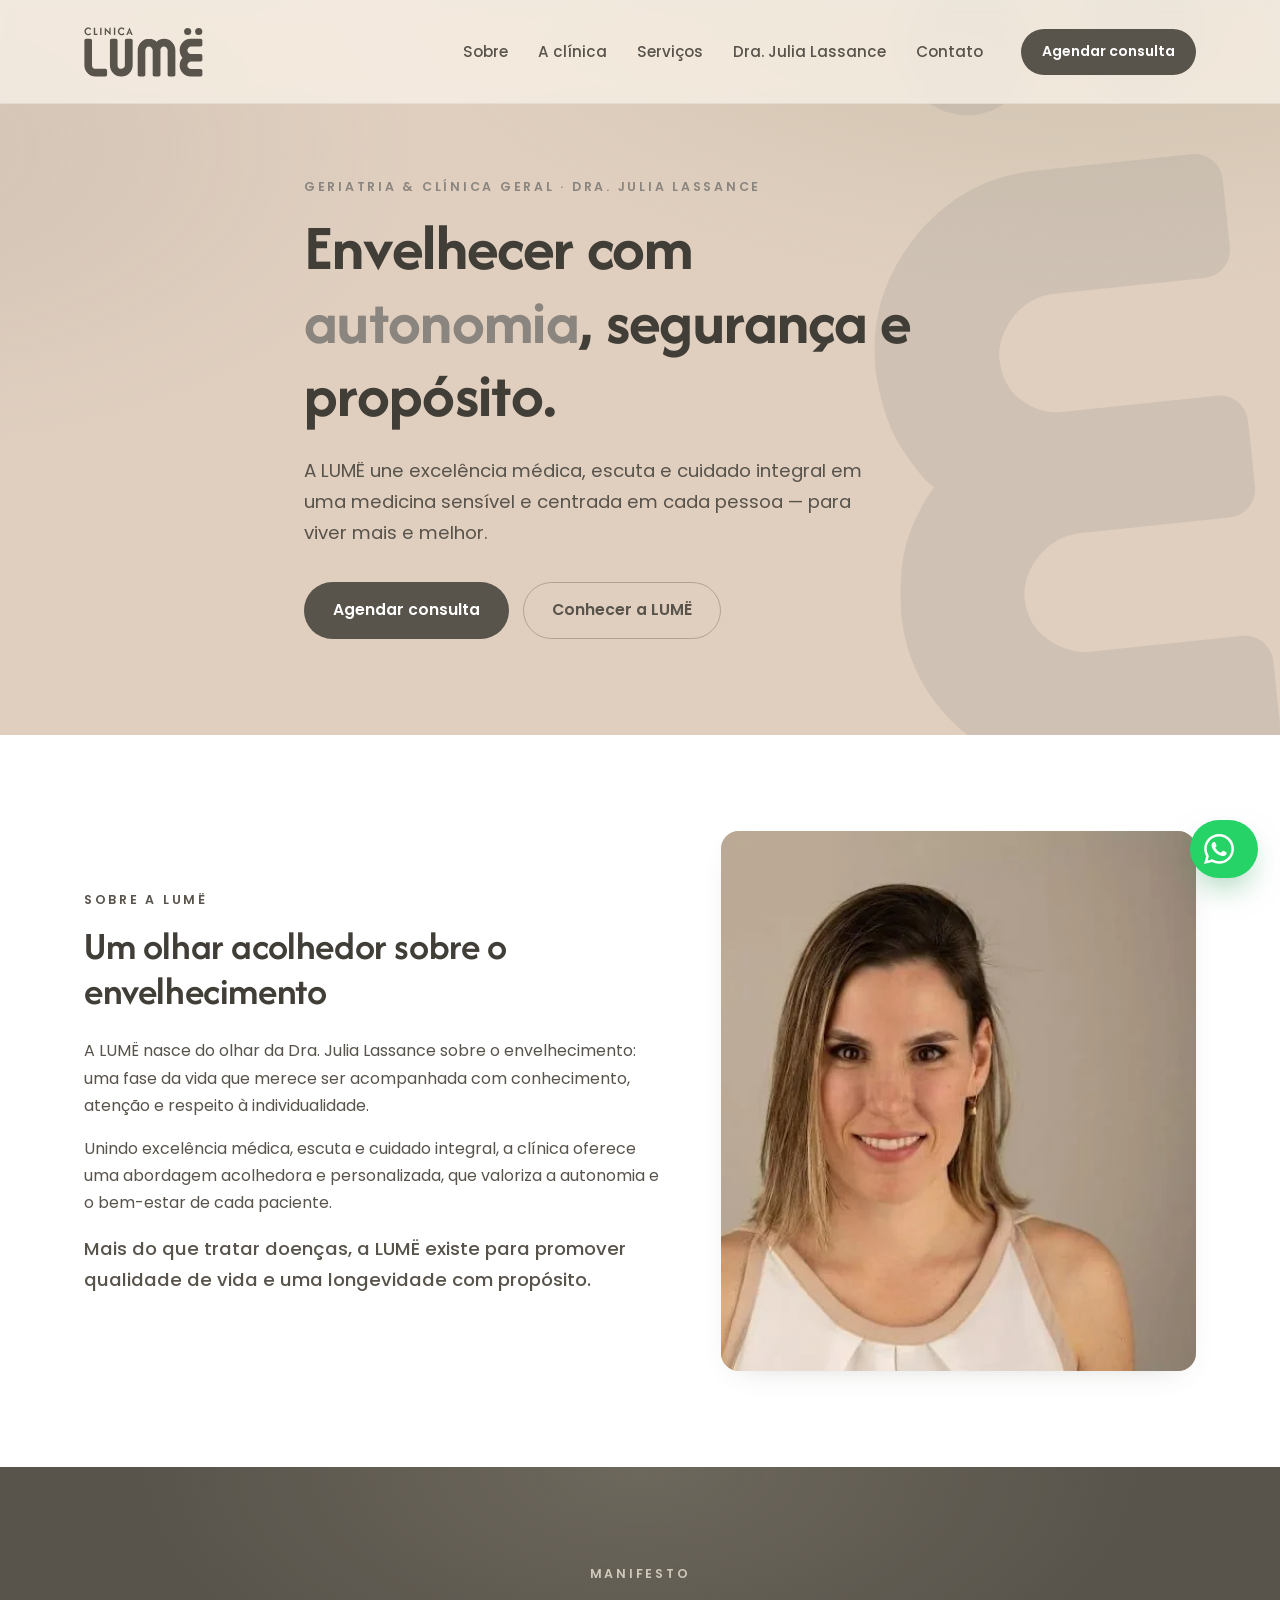
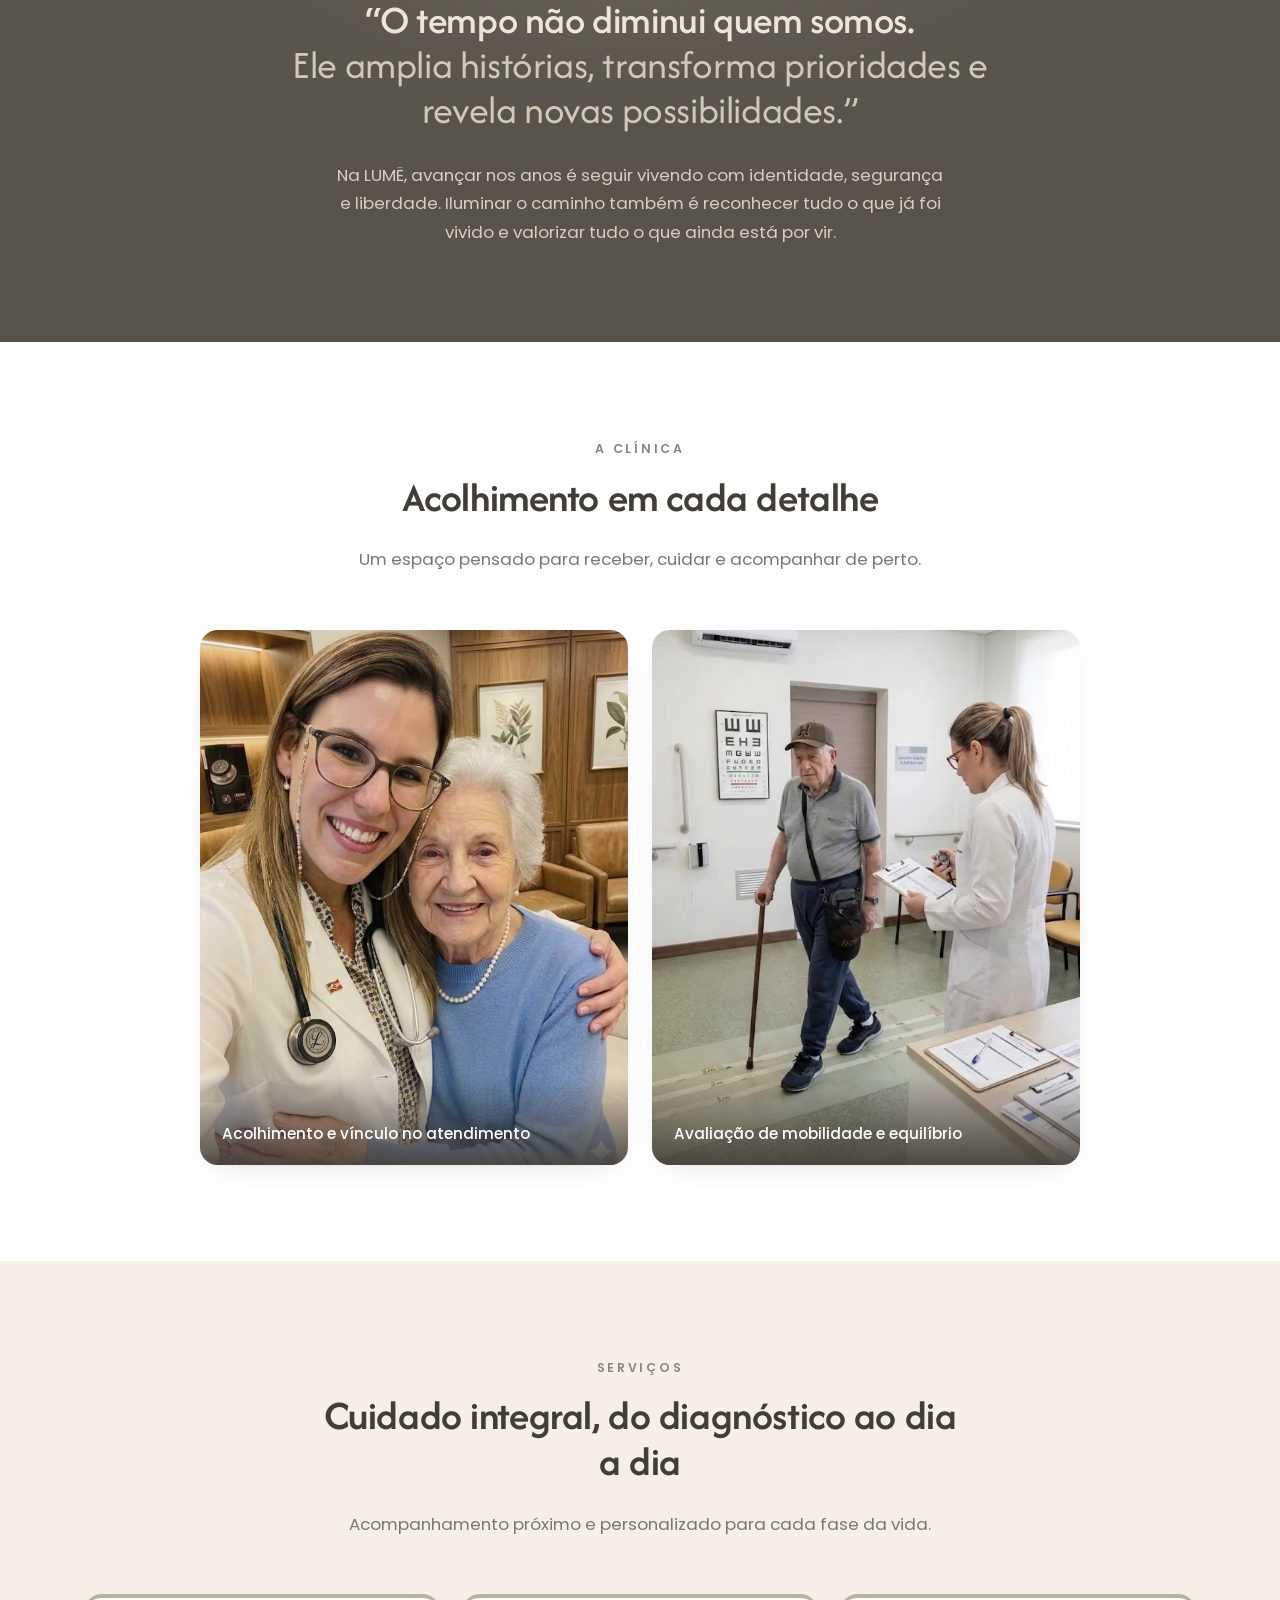
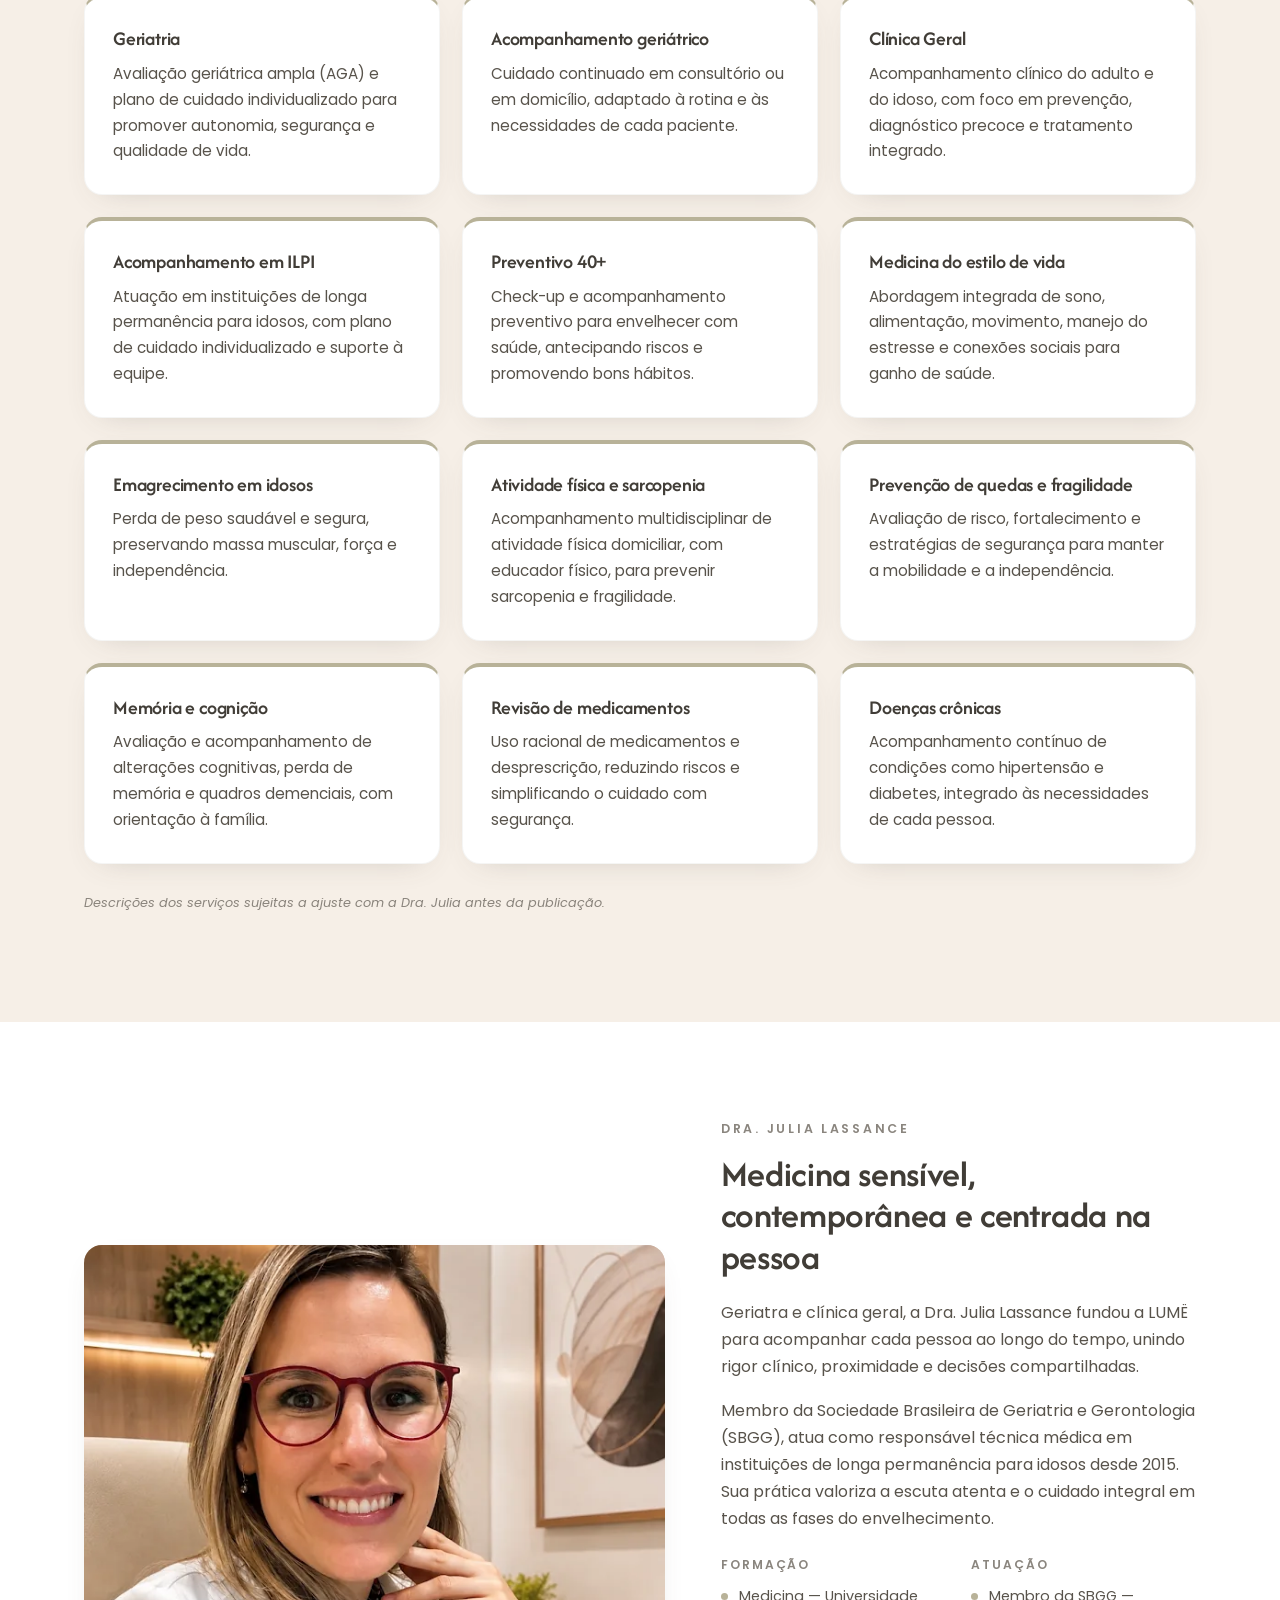
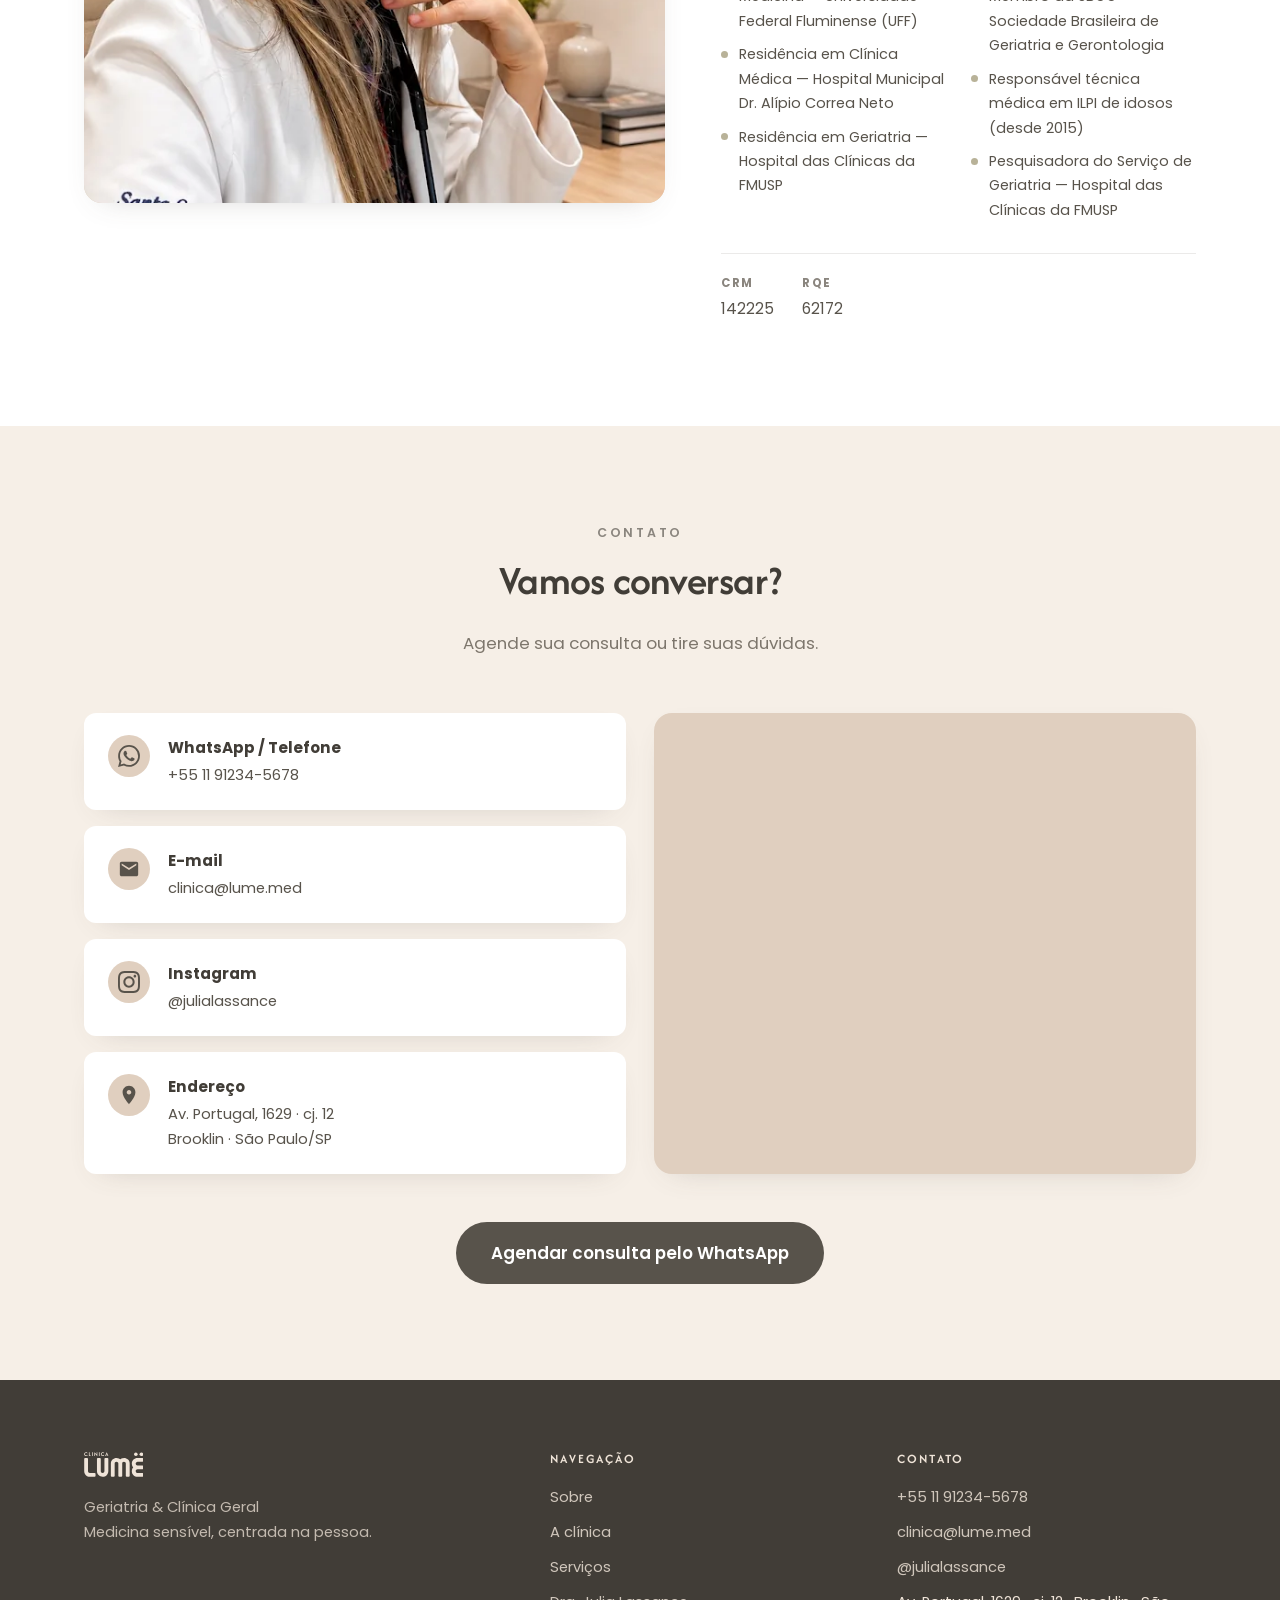
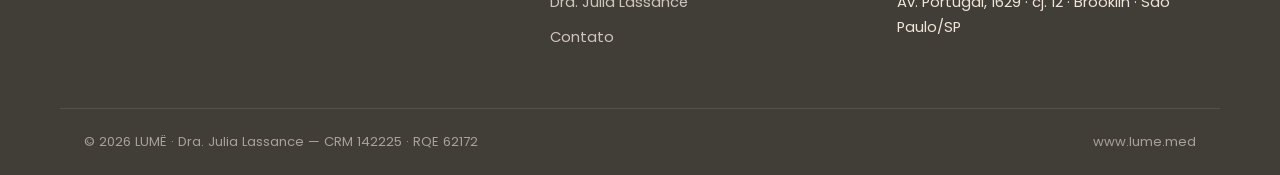
==== commit 03c621f1: "Corrige tamanho do logo no mobile: recorta padding do SVG e define 95% da barra" ====
--- a/index.html
+++ b/index.html
@@ -29,7 +29,7 @@
   <header class="site-header" id="topo">
     <div class="container header-inner">
       <a href="#topo" class="brand" aria-label="LUMË — voltar ao início">
-        <svg class="brand-logo" viewBox="0 0 1920 1080" xmlns="http://www.w3.org/2000/svg" role="img" aria-label="LUMË">
+        <svg class="brand-logo" viewBox="160 203 1601 674" xmlns="http://www.w3.org/2000/svg" role="img" aria-label="LUMË">
           <g fill="currentColor">
             <path d="M218.18,313.67c-7.24,0-14.04-1.35-20.39-4.04-6.35-2.7-11.94-6.41-16.78-11.13-4.84-4.73-8.6-10.23-11.3-16.51-2.7-6.28-4.04-13-4.04-20.16s1.35-13.88,4.04-20.16c2.7-6.28,6.46-11.78,11.3-16.51,4.84-4.73,10.43-8.44,16.78-11.13,6.35-2.7,13.15-4.04,20.39-4.04,6.72,0,13.04,1.13,18.94,3.38,5.91,2.25,11.19,5.41,15.84,9.47l-5.2,21.27c-2.88-4.8-6.83-8.79-11.85-11.97-5.02-3.17-10.75-4.76-17.17-4.76-4.8,0-9.23.91-13.29,2.71-4.07,1.81-7.63,4.29-10.69,7.42-3.07,3.14-5.45,6.78-7.15,10.91-1.7,4.14-2.55,8.6-2.55,13.4s.85,9.18,2.55,13.35c1.7,4.17,4.08,7.83,7.15,10.97,3.06,3.14,6.62,5.59,10.69,7.37,4.06,1.77,8.49,2.66,13.29,2.66,6.35,0,12.06-1.59,17.12-4.76,5.06-3.17,9.03-7.17,11.91-11.97l5.2,21.27c-4.65,4.06-9.93,7.24-15.84,9.53-5.91,2.29-12.23,3.43-18.94,3.43Z"/>
             <path d="M292.17,311.67v-99.71h18.62v83.43h31.02v16.29h-49.64Z"/>
@@ -338,7 +338,7 @@
   <footer class="site-footer">
     <div class="container footer-inner">
       <div class="footer-brand">
-        <svg class="brand-logo" viewBox="0 0 1920 1080" xmlns="http://www.w3.org/2000/svg" role="img" aria-label="LUMË">
+        <svg class="brand-logo" viewBox="160 203 1601 674" xmlns="http://www.w3.org/2000/svg" role="img" aria-label="LUMË">
           <g fill="currentColor">
             <path d="M218.18,313.67c-7.24,0-14.04-1.35-20.39-4.04-6.35-2.7-11.94-6.41-16.78-11.13-4.84-4.73-8.6-10.23-11.3-16.51-2.7-6.28-4.04-13-4.04-20.16s1.35-13.88,4.04-20.16c2.7-6.28,6.46-11.78,11.3-16.51,4.84-4.73,10.43-8.44,16.78-11.13,6.35-2.7,13.15-4.04,20.39-4.04,6.72,0,13.04,1.13,18.94,3.38,5.91,2.25,11.19,5.41,15.84,9.47l-5.2,21.27c-2.88-4.8-6.83-8.79-11.85-11.97-5.02-3.17-10.75-4.76-17.17-4.76-4.8,0-9.23.91-13.29,2.71-4.07,1.81-7.63,4.29-10.69,7.42-3.07,3.14-5.45,6.78-7.15,10.91-1.7,4.14-2.55,8.6-2.55,13.4s.85,9.18,2.55,13.35c1.7,4.17,4.08,7.83,7.15,10.97,3.06,3.14,6.62,5.59,10.69,7.37,4.06,1.77,8.49,2.66,13.29,2.66,6.35,0,12.06-1.59,17.12-4.76,5.06-3.17,9.03-7.17,11.91-11.97l5.2,21.27c-4.65,4.06-9.93,7.24-15.84,9.53-5.91,2.29-12.23,3.43-18.94,3.43Z"/>
             <path d="M292.17,311.67v-99.71h18.62v83.43h31.02v16.29h-49.64Z"/>
--- a/css/styles.css
+++ b/css/styles.css
@@ -151,7 +151,7 @@
   align-items: center;
   color: var(--c-ink);
 }
-.brand-logo { height: 80px; width: auto; }
+.brand-logo { height: 50px; width: auto; }
 .site-nav { display: flex; align-items: center; }
 .nav-list { display: flex; align-items: center; gap: 30px; }
 .nav-list a:not(.btn) {
@@ -455,7 +455,7 @@
   gap: 48px;
   padding-bottom: 48px;
 }
-.footer-brand .brand-logo { height: 40px; margin-bottom: 18px; color: var(--c-cream-light); }
+.footer-brand .brand-logo { height: 25px; margin-bottom: 18px; color: var(--c-cream-light); }
 .footer-brand p { color: rgba(239, 228, 216, 0.75); font-size: 0.92rem; }
 .footer-col h4 {
   color: var(--c-cream-light);
@@ -557,7 +557,7 @@
   .formacao { grid-template-columns: 1fr; }
   .footer-inner { grid-template-columns: 1fr; gap: 32px; }
   .hero { padding: calc(var(--header-h) + 56px) 0 72px; }
-  .brand-logo { height: 26px; }
+  .brand-logo { height: calc(var(--header-h) * 0.95); }
 
   /* Menu mobile */
   .nav-toggle { display: flex; }
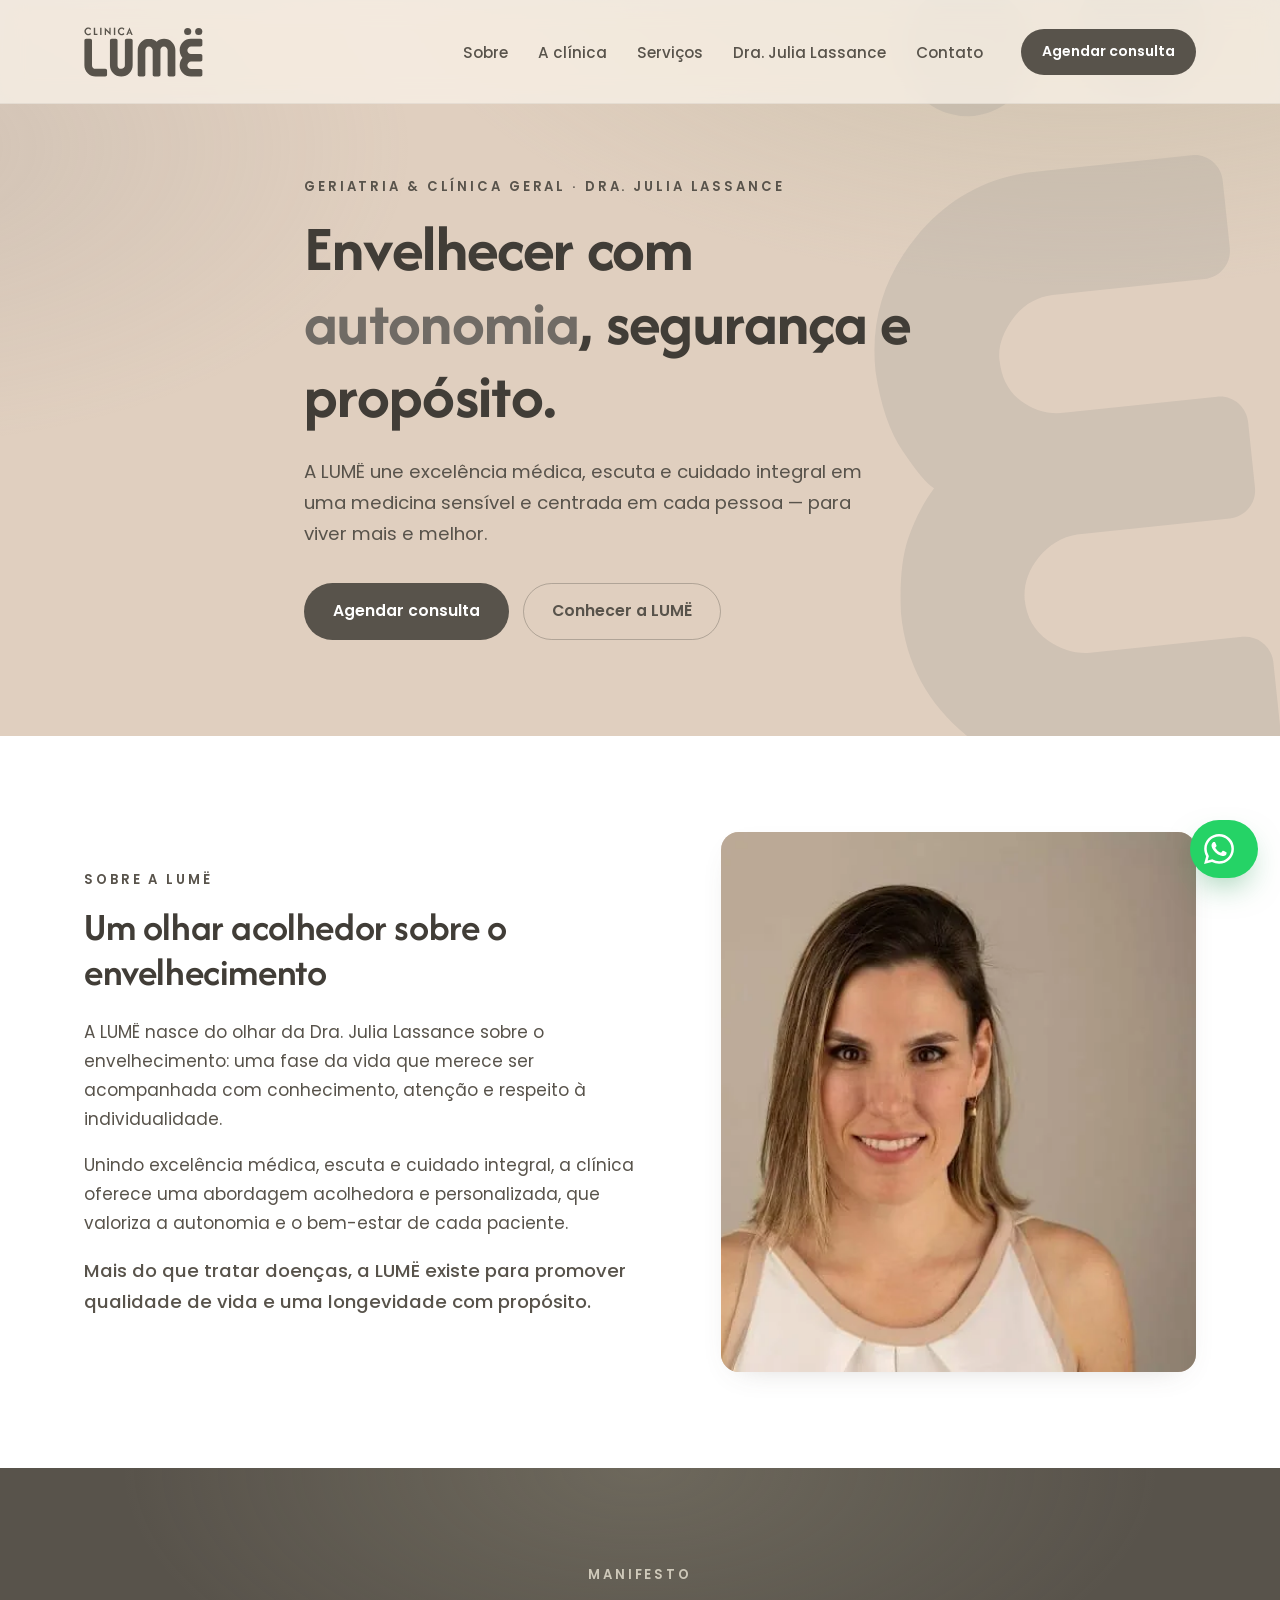
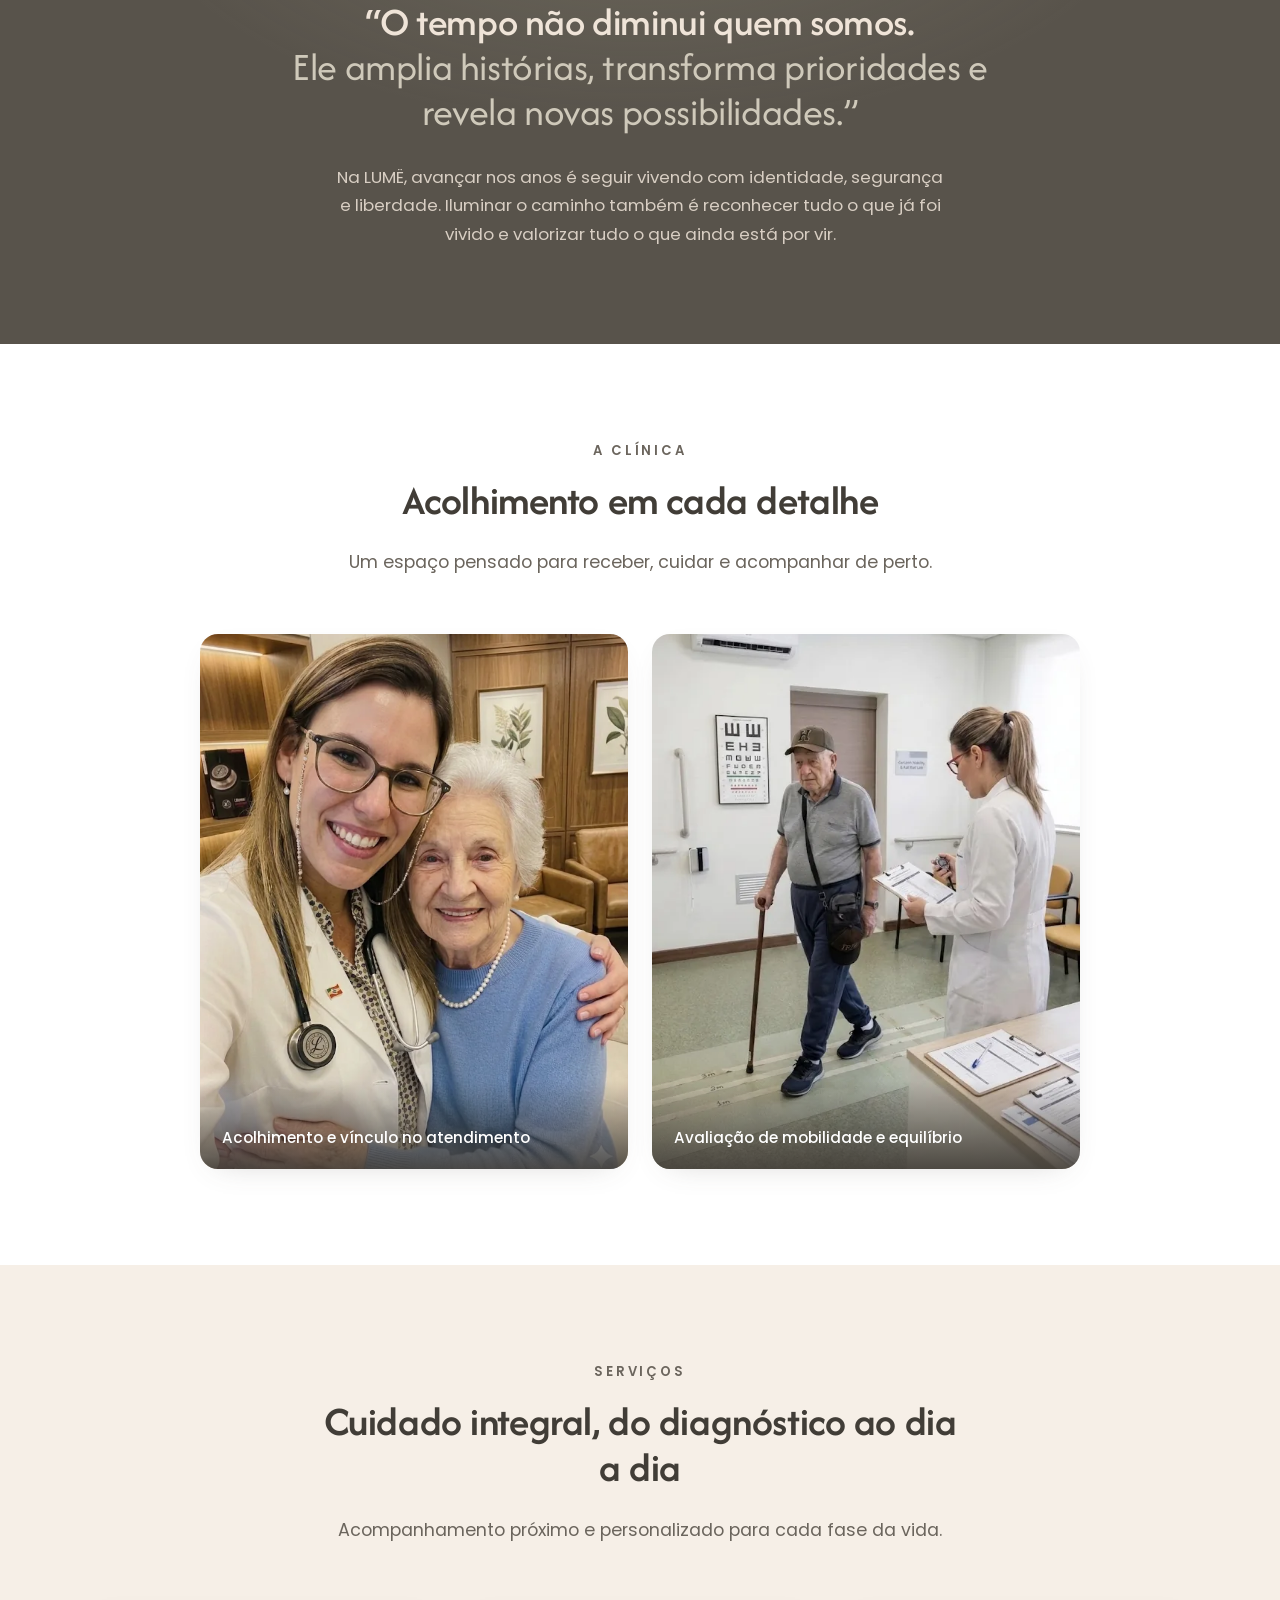
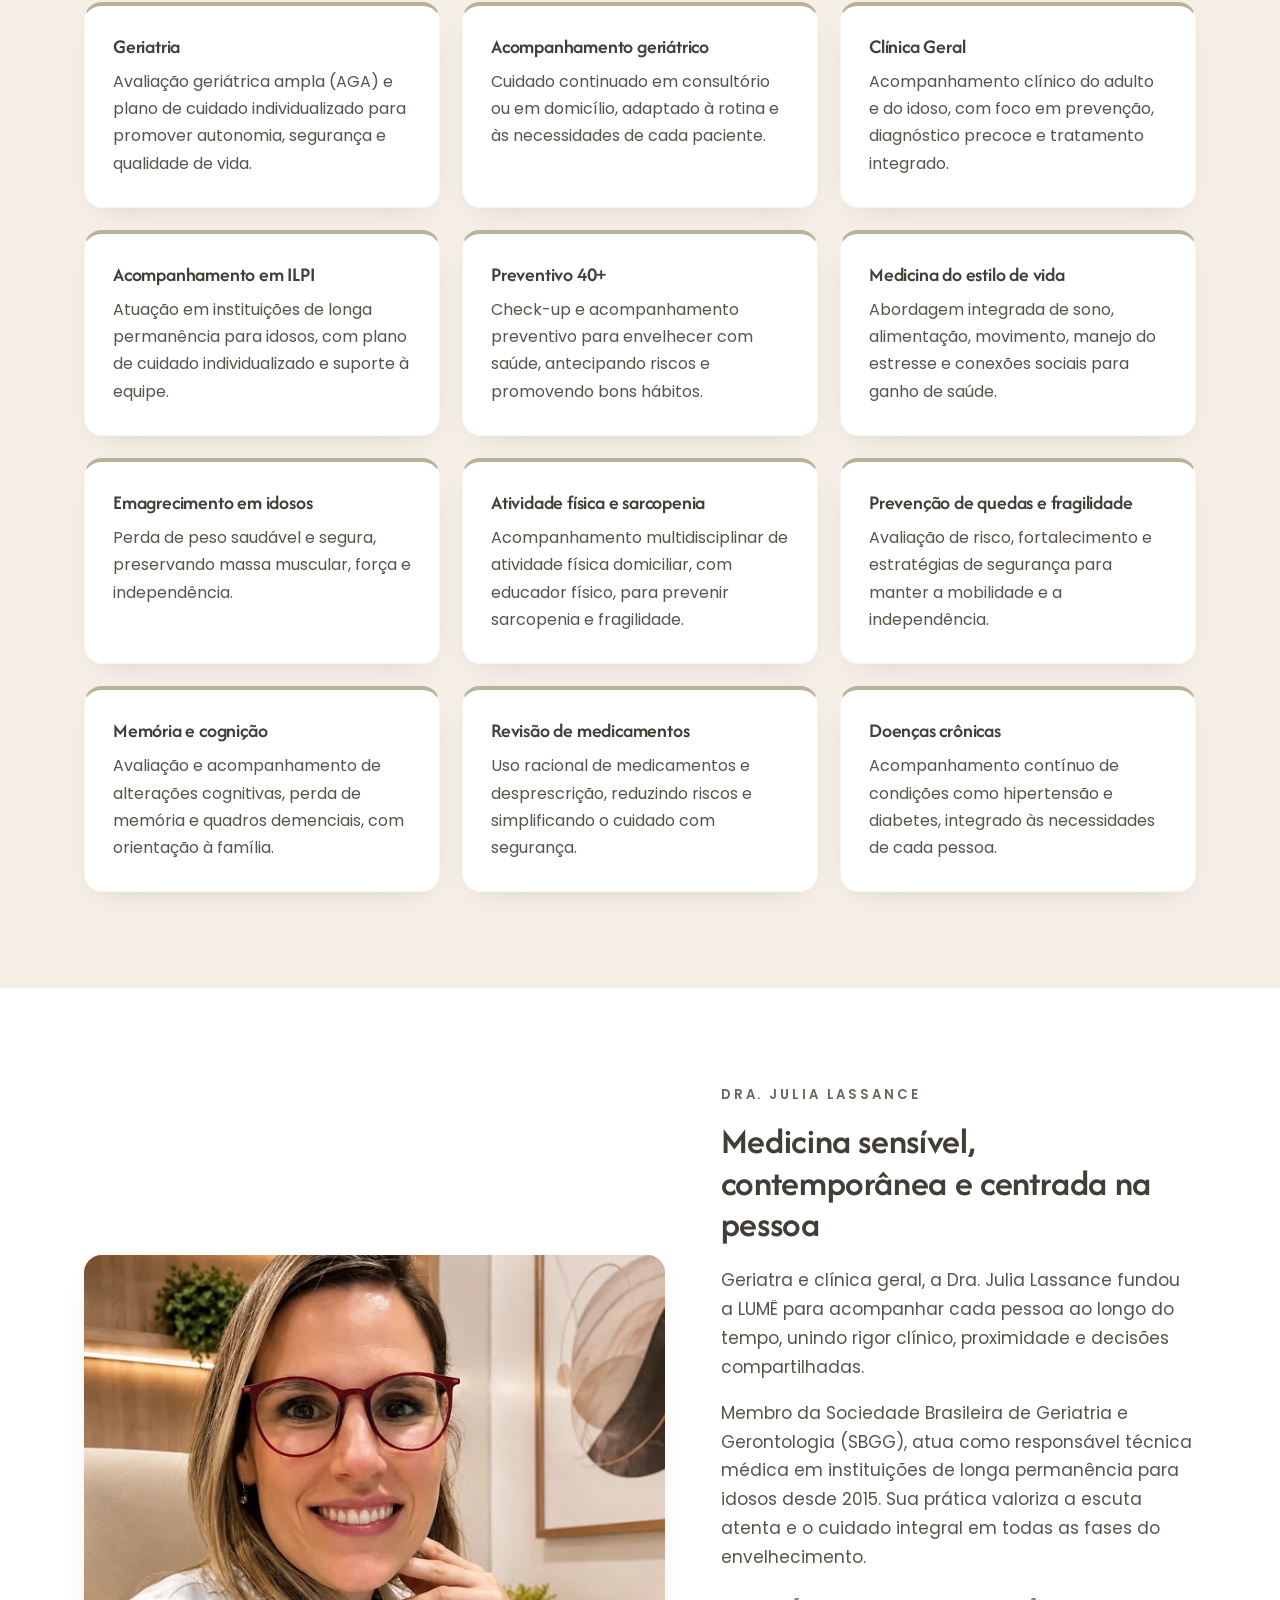
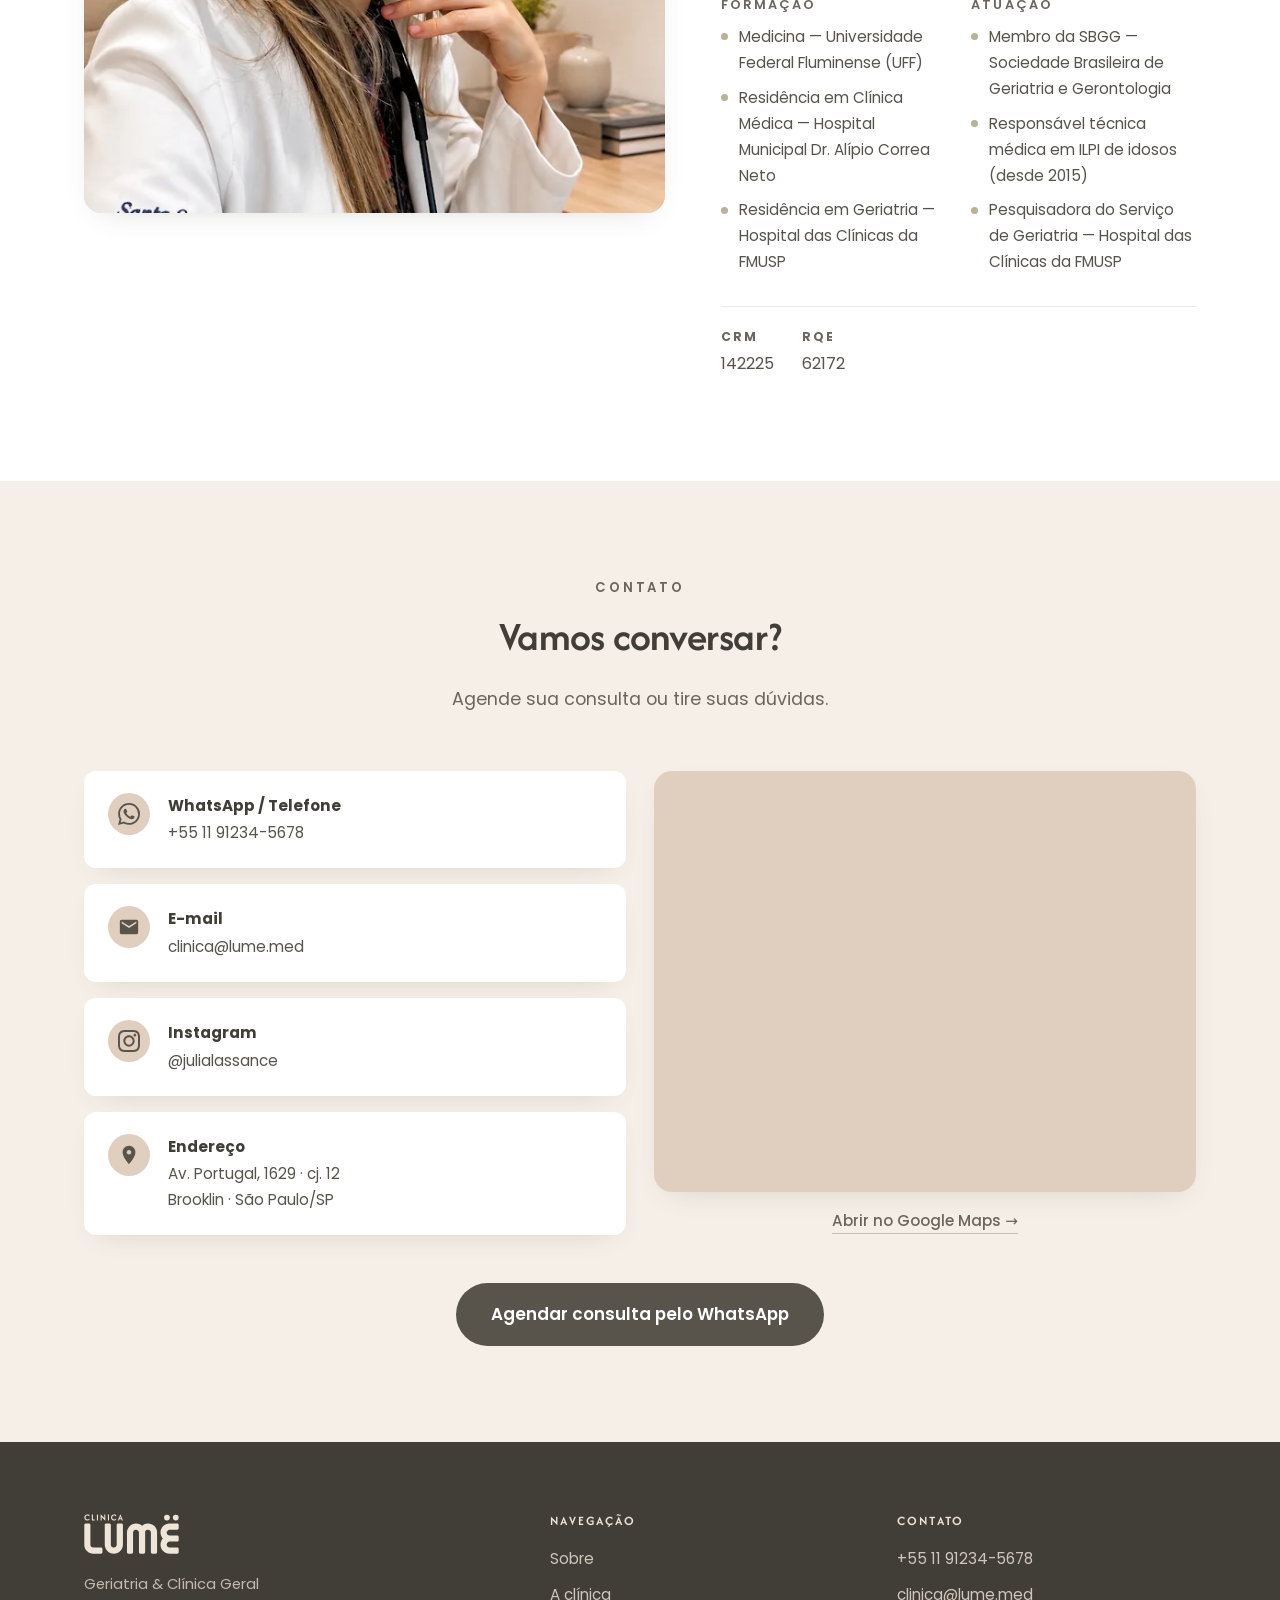
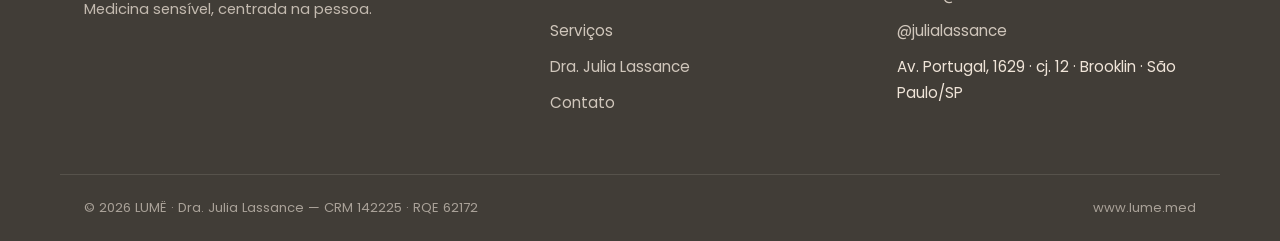
==== commit 6a0e15d2: "Melhorias do review: contraste AA, tipografia para publico 60+, og:image, SEO local, logo do rodape," ====
--- a/index.html
+++ b/index.html
@@ -6,13 +6,57 @@
   <title>LUMË · Clínica Geriátrica da Dra. Julia Lassance</title>
   <meta name="description" content="LUMË — clínica de geriatria e clínica geral da Dra. Julia Lassance. Medicina sensível, contemporânea e centrada na pessoa, para viver mais e melhor." />
   <meta name="theme-color" content="#A39D96" />
+  <link rel="canonical" href="https://lume.med/" />
   <link rel="icon" type="image/svg+xml" href="assets/favicon.svg" />
-
-  <!-- Open Graph -->
-  <meta property="og:title" content="LUMË · Clínica Geriátrica" />
-  <meta property="og:description" content="Geriatria & Clínica Geral · Dra. Julia Lassance. Envelhecer com autonomia, segurança e propósito." />
+  <link rel="apple-touch-icon" href="assets/apple-touch-icon.png" />
+
+  <!-- Open Graph / preview ao compartilhar (WhatsApp, Instagram, etc.) -->
   <meta property="og:type" content="website" />
   <meta property="og:locale" content="pt_BR" />
+  <meta property="og:site_name" content="LUMË" />
+  <meta property="og:url" content="https://lume.med/" />
+  <meta property="og:title" content="LUMË · Clínica de Geriatria — Dra. Julia Lassance" />
+  <meta property="og:description" content="Geriatria &amp; Clínica Geral em São Paulo. Envelhecer com autonomia, segurança e propósito." />
+  <!-- og:image usa o domínio de produção (lume.med). Enquanto o HTTPS do domínio não estiver ativo, o preview pode não exibir a imagem. -->
+  <meta property="og:image" content="https://lume.med/assets/og-image.jpg" />
+  <meta property="og:image:width" content="1200" />
+  <meta property="og:image:height" content="630" />
+  <meta property="og:image:alt" content="Logotipo LUMË — Clínica de Geriatria" />
+  <meta name="twitter:card" content="summary_large_image" />
+  <meta name="twitter:title" content="LUMË · Clínica de Geriatria — Dra. Julia Lassance" />
+  <meta name="twitter:description" content="Geriatria &amp; Clínica Geral em São Paulo. Envelhecer com autonomia, segurança e propósito." />
+  <meta name="twitter:image" content="https://lume.med/assets/og-image.jpg" />
+
+  <!-- Dados estruturados para busca local -->
+  <!-- ATENÇÃO: atualizar o campo "telephone" com o número real da clínica antes de publicar -->
+  <script type="application/ld+json">
+  {
+    "@context": "https://schema.org",
+    "@type": "MedicalClinic",
+    "name": "LUMË — Clínica de Geriatria",
+    "url": "https://lume.med/",
+    "image": "https://lume.med/assets/og-image.jpg",
+    "logo": "https://lume.med/assets/favicon.svg",
+    "description": "Clínica de geriatria e clínica geral da Dra. Julia Lassance, no Brooklin, São Paulo.",
+    "medicalSpecialty": "Geriatric",
+    "telephone": "+55 11 91234-5678",
+    "email": "clinica@lume.med",
+    "address": {
+      "@type": "PostalAddress",
+      "streetAddress": "Av. Portugal, 1629, cj. 12 — Brooklin",
+      "addressLocality": "São Paulo",
+      "addressRegion": "SP",
+      "addressCountry": "BR"
+    },
+    "employee": {
+      "@type": "Physician",
+      "name": "Dra. Julia Lassance",
+      "medicalSpecialty": "Geriatric",
+      "identifier": "CRM-SP 142225"
+    },
+    "sameAs": ["https://www.instagram.com/julialassance/"]
+  }
+  </script>
 
   <!-- Fontes da marca -->
   <link rel="preconnect" href="https://fonts.googleapis.com" />
@@ -215,8 +259,6 @@
             <p>Acompanhamento contínuo de condições como hipertensão e diabetes, integrado às necessidades de cada pessoa.</p>
           </article>
         </div>
-
-        <p class="nota reveal">Descrições dos serviços sujeitas a ajuste com a Dra. Julia antes da publicação.</p>
       </div>
     </section>
 
@@ -317,13 +359,18 @@
             </div>
           </div>
 
-          <div class="mapa reveal">
-            <iframe
-              title="Mapa da LUMË — Av. Portugal, 1629, Brooklin, São Paulo"
-              src="https://www.google.com/maps?q=Av.+Portugal,+1629,+Brooklin,+S%C3%A3o+Paulo&output=embed"
-              loading="lazy"
-              referrerpolicy="no-referrer-when-downgrade"
-              allowfullscreen></iframe>
+          <div class="mapa-col reveal">
+            <div class="mapa">
+              <iframe
+                title="Mapa da LUMË — Av. Portugal, 1629, Brooklin, São Paulo"
+                src="https://www.google.com/maps?q=Av.+Portugal,+1629,+Brooklin,+S%C3%A3o+Paulo&output=embed"
+                loading="lazy"
+                referrerpolicy="no-referrer-when-downgrade"
+                allowfullscreen></iframe>
+            </div>
+            <p class="mapa-link">
+              <a href="https://www.google.com/maps/search/?api=1&amp;query=Av.+Portugal,+1629,+cj.+12,+Brooklin,+S%C3%A3o+Paulo" target="_blank" rel="noopener">Abrir no Google Maps →</a>
+            </p>
           </div>
         </div>
 
--- a/css/styles.css
+++ b/css/styles.css
@@ -11,7 +11,7 @@
 
 :root {
   --c-primary: #A39D96;
-  --c-primary-dark: #8a857e;
+  --c-primary-dark: #706B65;
   --c-secondary: #B8B298;
   --c-secondary-soft: #cfc9ba;
   --c-ink: #58534B;
@@ -20,6 +20,7 @@
   --c-cream-light: #efe4d8;
   --c-cream-soft: #f6efe7;
   --c-white: #ffffff;
+  --c-muted: #6B655D;
 
   --font-display: "Afacad Flux", "Poppins", system-ui, sans-serif;
   --font-body: "Poppins", system-ui, -apple-system, sans-serif;
@@ -42,7 +43,7 @@
   color: var(--c-ink);
   background: var(--c-white);
   line-height: 1.7;
-  font-size: 16px;
+  font-size: 17px;
 }
 h1, h2, h3, h4 {
   font-family: var(--font-display);
@@ -68,20 +69,29 @@
 }
 .skip-link:focus { left: 0; }
 
+/* Foco visível para navegação por teclado */
+a:focus-visible,
+button:focus-visible {
+  outline: 3px solid var(--c-ink);
+  outline-offset: 3px;
+}
+
 /* ---------- Tipografia auxiliar ---------- */
 .eyebrow {
   font-family: var(--font-body);
-  font-size: 0.78rem;
+  font-size: 0.82rem;
   font-weight: 600;
   letter-spacing: 0.22em;
   text-transform: uppercase;
-  color: var(--c-primary-dark);
+  color: var(--c-muted);
   margin: 0 0 14px;
 }
+/* No hero o fundo é creme (#E0CFBF): usa a tinta para garantir contraste AA */
+.hero .eyebrow { color: var(--c-ink); }
 .lead { font-size: 1.15rem; font-weight: 500; }
 .nota {
-  font-size: 0.8rem;
-  color: #8a847c;
+  font-size: 0.85rem;
+  color: var(--c-muted);
   font-style: italic;
   margin-top: 28px;
 }
@@ -221,7 +231,7 @@
 .section { padding: 96px 0; }
 .section-head { max-width: 640px; margin: 0 auto 56px; text-align: center; }
 .section-head h2 { font-size: clamp(1.9rem, 3.6vw, 2.6rem); }
-.section-sub { color: #7d766c; font-size: 1.05rem; margin-bottom: 0; }
+.section-sub { color: var(--c-muted); font-size: 1.1rem; margin-bottom: 0; }
 
 .grid-2 {
   display: grid;
@@ -293,7 +303,7 @@
   font-size: 1.25rem;
   margin-bottom: 10px;
 }
-.card p { margin: 0; font-size: 0.95rem; color: var(--c-ink); }
+.card p { margin: 0; font-size: 1rem; color: var(--c-ink); }
 
 /* ---------- Galeria ---------- */
 .galeria { background: var(--c-white); }
@@ -357,17 +367,17 @@
 }
 .formacao-col h3 {
   font-family: var(--font-body);
-  font-size: 0.76rem;
+  font-size: 0.8rem;
   letter-spacing: 0.16em;
   text-transform: uppercase;
-  color: var(--c-primary-dark);
+  color: var(--c-muted);
   margin-bottom: 12px;
 }
 .formacao-col ul li {
   position: relative;
   padding-left: 18px;
   margin-bottom: 9px;
-  font-size: 0.9rem;
+  font-size: 0.95rem;
   color: var(--c-ink);
 }
 .formacao-col ul li::before {
@@ -388,13 +398,13 @@
   padding-top: 20px;
   border-top: 1px solid rgba(88, 83, 75, 0.12);
 }
-.credenciais li { font-size: 0.95rem; color: var(--c-ink); }
+.credenciais li { font-size: 1rem; color: var(--c-ink); }
 .credenciais strong {
   display: block;
-  font-size: 0.72rem;
+  font-size: 0.76rem;
   letter-spacing: 0.16em;
   text-transform: uppercase;
-  color: var(--c-primary-dark);
+  color: var(--c-muted);
   margin-bottom: 2px;
 }
 
@@ -419,7 +429,7 @@
 }
 a.contato-item:hover { transform: translateX(4px); }
 .contato-item strong { display: block; font-size: 0.95rem; color: var(--c-ink-deep); margin-bottom: 2px; }
-.contato-item span { font-size: 0.92rem; color: var(--c-ink); }
+.contato-item span { font-size: 0.95rem; color: var(--c-ink); }
 .contato-icone {
   flex: none;
   width: 42px; height: 42px;
@@ -441,6 +451,22 @@
   background: var(--c-cream);
 }
 .mapa iframe { width: 100%; height: 100%; min-height: 320px; border: 0; }
+.mapa-col {
+  display: flex;
+  flex-direction: column;
+  gap: 14px;
+}
+.mapa-col .mapa { flex: 1; }
+.mapa-link { margin: 0; text-align: center; }
+.mapa-link a {
+  font-size: 0.95rem;
+  font-weight: 500;
+  color: var(--c-muted);
+  border-bottom: 1px solid rgba(107, 101, 93, 0.35);
+  padding-bottom: 2px;
+  transition: color 0.15s ease, border-color 0.15s ease;
+}
+.mapa-link a:hover { color: var(--c-ink); border-color: var(--c-ink); }
 .cta-final { text-align: center; }
 
 /* ---------- Footer ---------- */
@@ -455,7 +481,7 @@
   gap: 48px;
   padding-bottom: 48px;
 }
-.footer-brand .brand-logo { height: 25px; margin-bottom: 18px; color: var(--c-cream-light); }
+.footer-brand .brand-logo { height: 40px; margin-bottom: 18px; color: var(--c-cream-light); }
 .footer-brand p { color: rgba(239, 228, 216, 0.75); font-size: 0.92rem; }
 .footer-col h4 {
   color: var(--c-cream-light);
@@ -464,7 +490,7 @@
   text-transform: uppercase;
   margin-bottom: 18px;
 }
-.footer-col ul li { margin-bottom: 10px; font-size: 0.92rem; }
+.footer-col ul li { margin-bottom: 10px; font-size: 0.95rem; }
 .footer-col a { color: rgba(239, 228, 216, 0.82); transition: color 0.15s ease; }
 .footer-col a:hover { color: var(--c-secondary-soft); }
 .footer-bottom {
@@ -557,7 +583,7 @@
   .formacao { grid-template-columns: 1fr; }
   .footer-inner { grid-template-columns: 1fr; gap: 32px; }
   .hero { padding: calc(var(--header-h) + 56px) 0 72px; }
-  .brand-logo { height: calc(var(--header-h) * 0.95); }
+  .brand-logo { height: calc(var(--header-h) * 0.85); }
 
   /* Menu mobile */
   .nav-toggle { display: flex; }
